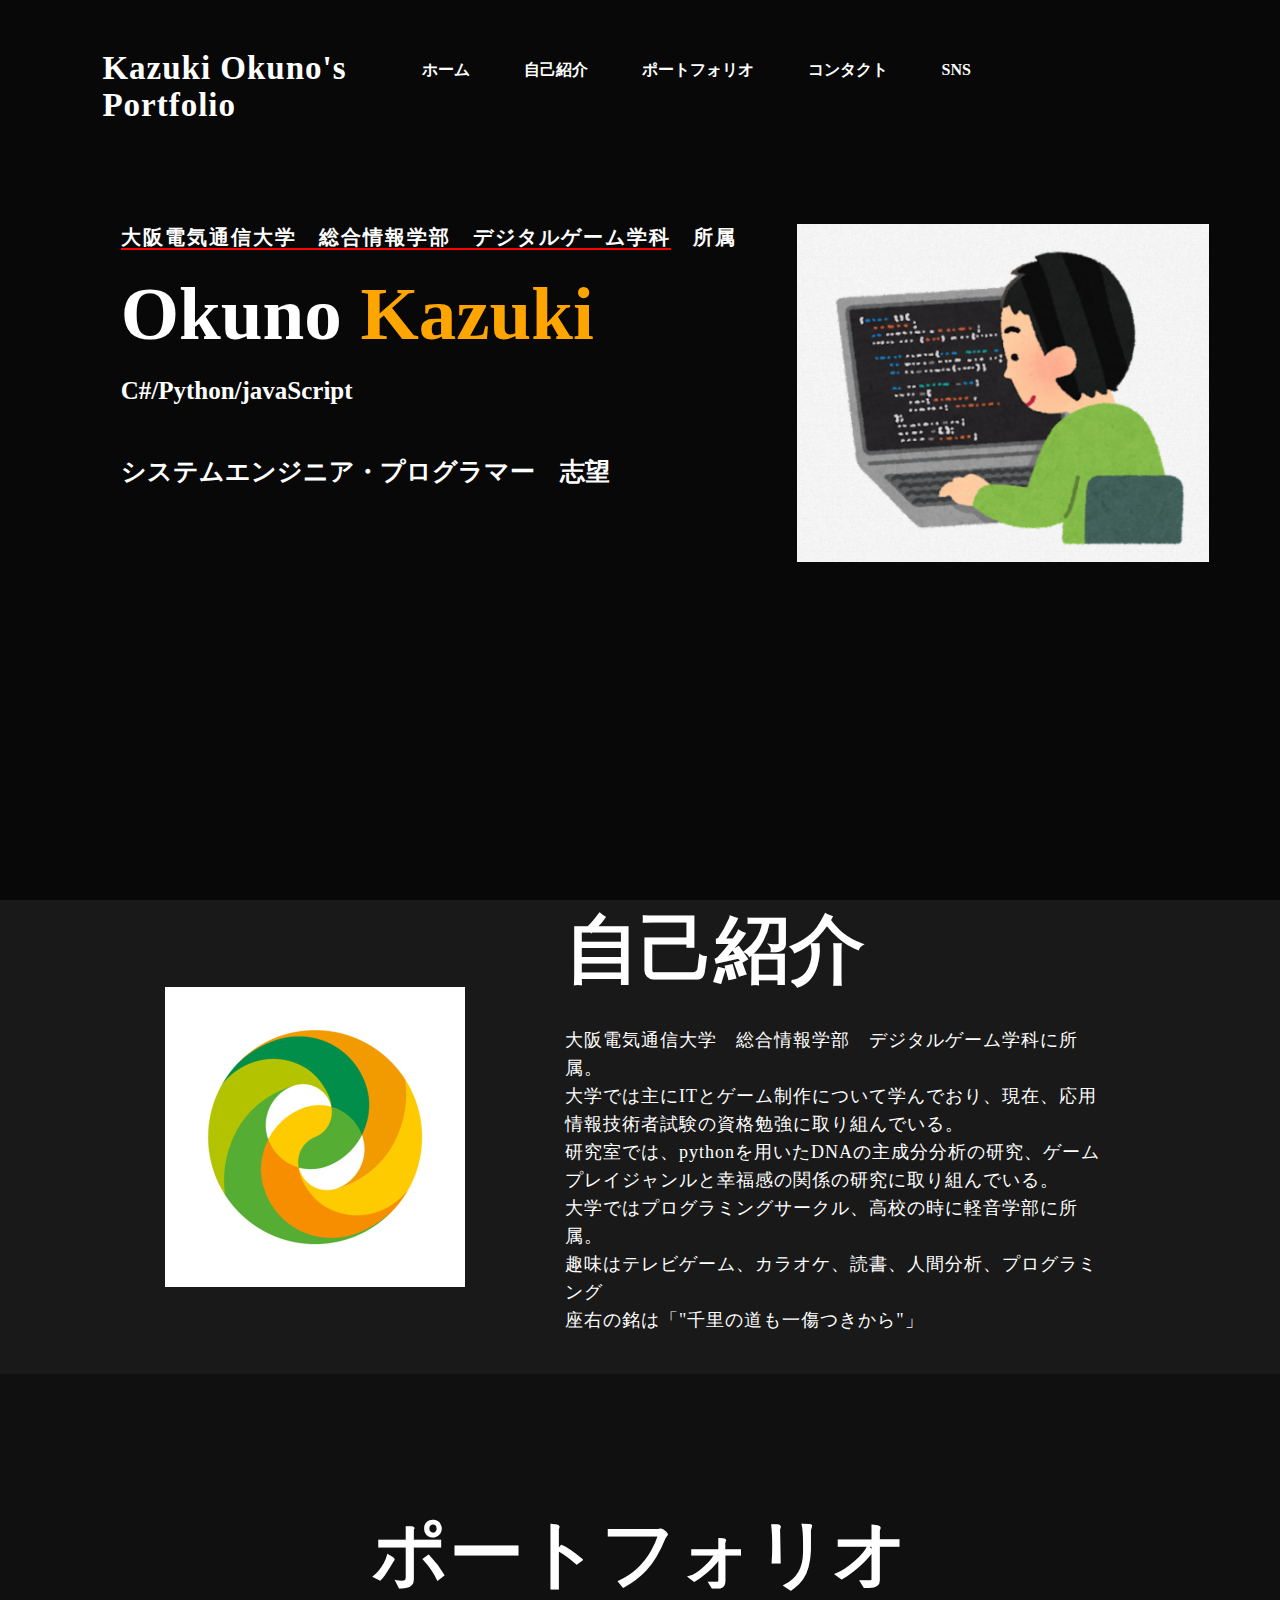
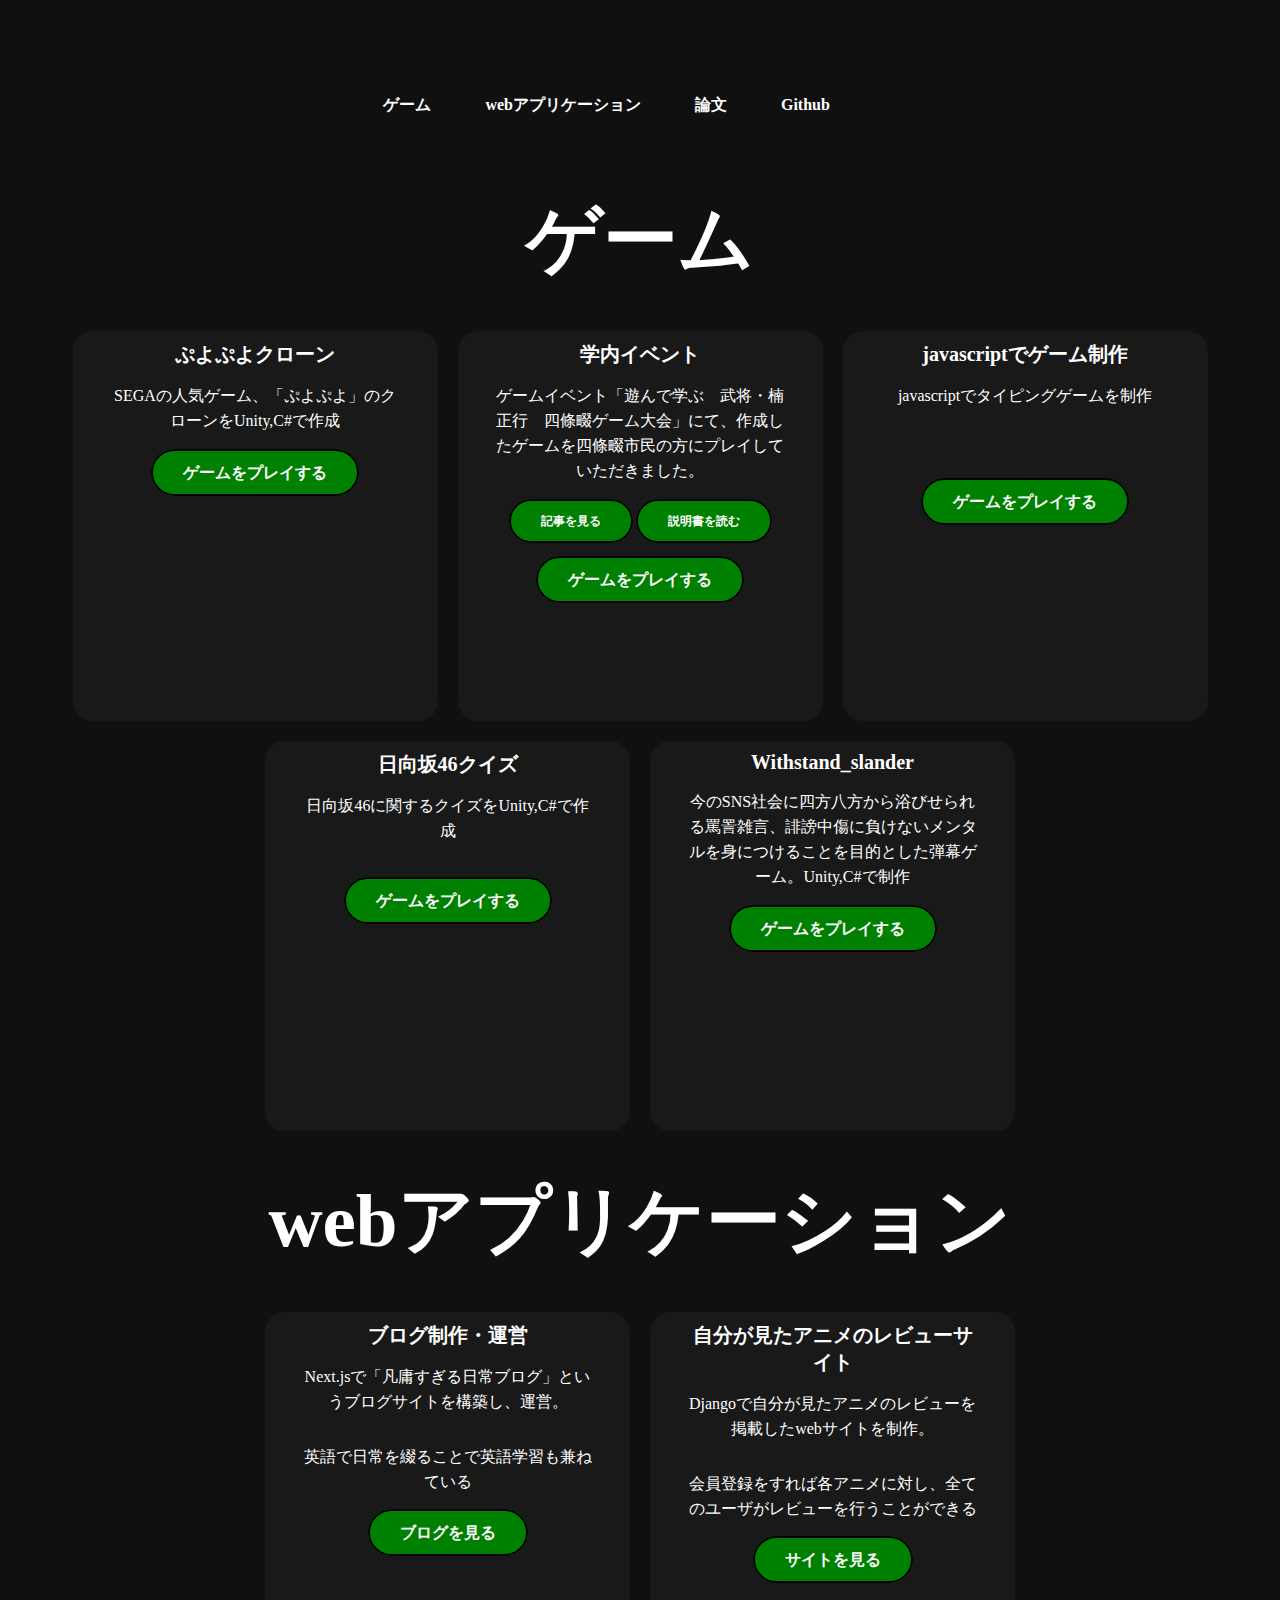
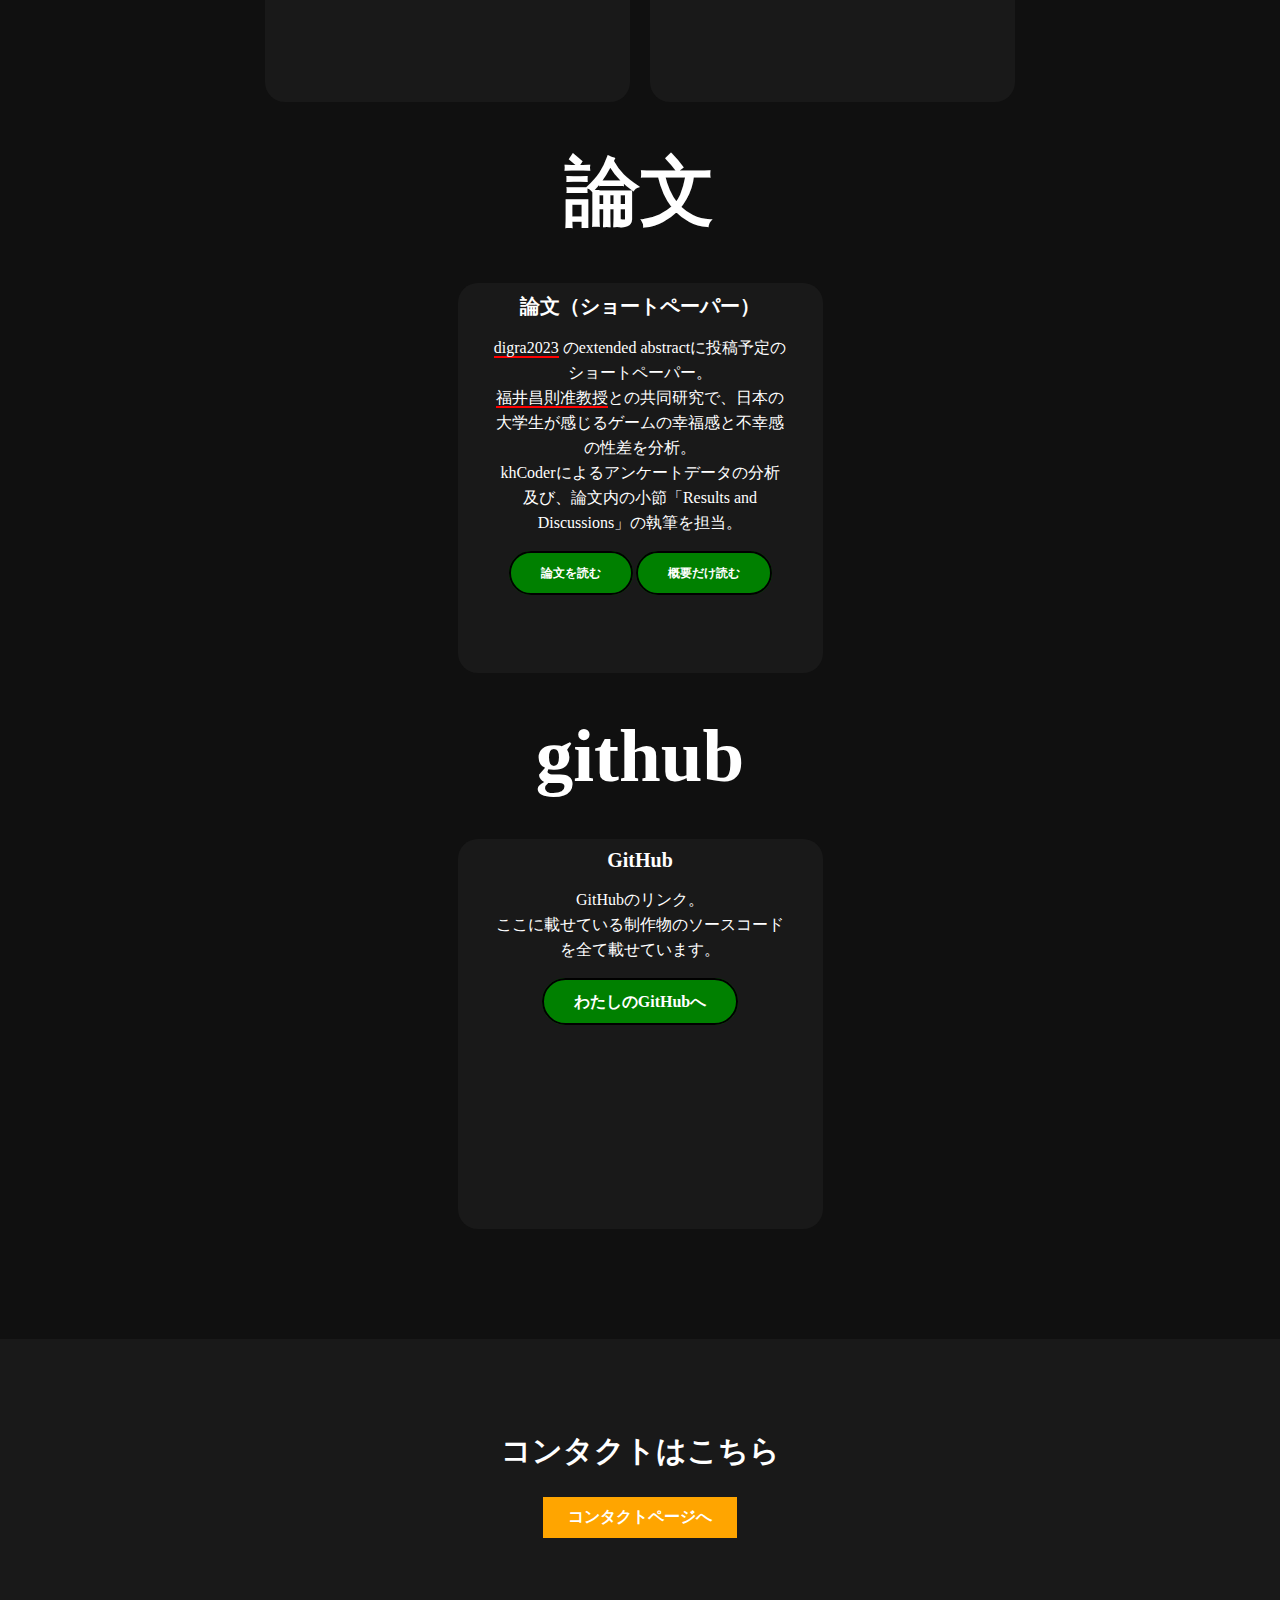
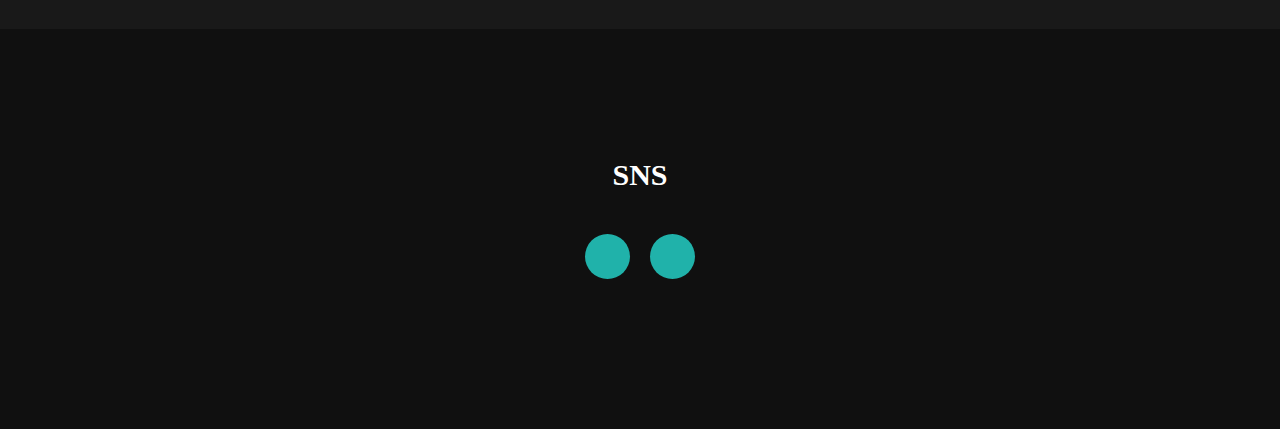
==== index.html @ 4db23b3b "ファーストコミット" ====
<!DOCTYPE html>
<html lang="ja">
<head>
    <meta charset="UTF-8">
    <meta http-equiv="X-UA-Compatible" content="IE=edge">
    <meta name="viewport" content="width=device-width, initial-scale=1.0">
    <link rel = "stylesheet" href = "style.css">
    <link href="https://fonts.googleapis.com/css?family=M+PLUS+Rounded+1c" rel="stylesheet">
    <link rel="stylesheet" href="https://cdnjs.cloudflare.com/ajax/libs/font-awesome/6.1.2/css/all.min.css"
        integrity="sha512-1sCRPdkRXhBV2PBLUdRb4tMg1w2YPf37qatUFeS7zlBy7jJI8Lf4VHwWfZZfpXtYSLy85pkm9GaYVYMfw5BC1A=="
        crossorigin="anonymous" referrerpolicy="no-referrer" />
    <title>個人用ポートフォリオ</title>
</head>
<body>
    <!--Hero section-->
    <div class = "hero">
        <nav>
            <h2 class = "Logo">Kazuki Okuno's<br>Portfolio</h2>
            <ul>
                <li><a href = "#">ホーム</a></li>
                <li><a href="index.html#about-text">自己紹介</a></li>
                <li><a href="index.html#portfolio">ポートフォリオ</a></li>
                <li><a href="index.html#contact">コンタクト</a></li>
                <li><a href="index.html#social">SNS</a></li>
            </ul>
            <!-- <a href = "contact.html" class = "btn">お問い合わせ</a> -->
        </nav>

       <div class = "content">
        <div class="body">
            <div class="portfolioInfo">
                <h4><a href="https://www.osakac.ac.jp/faculty/isa/dg/" class = "link">大阪電気通信大学　総合情報学部　デジタルゲーム学科</a>　所属</h4>
                <h1>Okuno<span> Kazuki</span></h1>
                <h3>C#/Python/javaScript</h3>
                <h3>システムエンジニア・プログラマー　志望</h3>

                <div class = "newsletter">
                </div>
            </div>
            <img src = "./img/programmer.png" alt = ""/>
        </div>
       </div>
    </div>

    <!--About me section-->

    <section class ="about">
        <div class = "main">
            <img src = "img/oecu.jpg" alt = ""/>
            <div class = "about-text">
                <h2 id = "about-text">自己紹介</h2>
                <h5></h5>
                <p>
                大阪電気通信大学　総合情報学部　デジタルゲーム学科に所属。<br>
                大学では主にITとゲーム制作について学んでおり、現在、応用情報技術者試験の資格勉強に取り組んでいる。<br>
                研究室では、pythonを用いたDNAの主成分分析の研究、ゲームプレイジャンルと幸福感の関係の研究に取り組んでいる。<br>
                大学ではプログラミングサークル、高校の時に軽音学部に所属。<br>
                趣味はテレビゲーム、カラオケ、読書、人間分析、プログラミング<br>
                座右の銘は「"千里の道も一傷つきから"」
                </p>
            </div>
        </div>
    </section>

    <!--portfolio section-->
    
    <div class = "portfolio">
        <div class="title">
            <h2 id = "portfolio"> ポートフォリオ</h2>
        </div>

        <nav>
            <ul>
                <li><a id = "gamebtn" href = "index.html#gameheader">ゲーム</a></li>
                <li><a id = "webappbtn" href = "index.html#webappheader">webアプリケーション</a></li>
                <li><a id = "paperbtn" href = "index.html#paperheader">論文</a></li>
                <li><a id = "gitbtn" href = "index.html#githubheader">Github</a></li>
            </ul>
        </nav>

        <div class="title" id = "gameheader">
            <h2>ゲーム</h2>
        </div>

 
        <div class="box">
            <div class="card">
                <i class="fa-solid fa-gamepad"></i>
                <h5>ぷよぷよクローン</h5>
                <div class="paragraph">
                    <p>SEGAの人気ゲーム、「ぷよぷよ」のクローンをUnity,C#で作成</p>
                </div>
                <p style = "text-align: center">
                    <a href = "https://unityroom.com/games/puyopuyo_clone" class = "button">ゲームをプレイする</a>
                </p>
            </div>

            <div class="card">
                <i class="fa-solid fa-pen"></i>
                <h5>学内イベント</h5>
                <div class="paragraph">
                    <p>ゲームイベント「遊んで学ぶ　武将・楠正行　四條畷ゲーム大会」にて、作成したゲームを四條畷市民の方にプレイしていただきました。
                        
                    </p>
                </div>

                <div class = "multiButton">
                    <p style="text-align: center">
                        <a href="https://www.osakac.ac.jp/project_now/dg/1099 " class="button">記事を見る</a>
                        <a href="https://kusunoki-yuugi-document-site.vercel.app/" class="button">説明書を読む</a>
                    </p>
                </div>

                <p style = "text-align: center">
                    <a href = "https://unityroom.com/games/masatura_minigame_complated" class = "button">ゲームをプレイする</a>
                </p>
            </div>

            <div class="card">
                <i class="fa-brands fa-js"></i>
                <h5>javascriptでゲーム制作</h5>
                
                <div class="paragraph">
                    <p>javascriptでタイピングゲームを制作</p>
                    <br>
                    <br>
                    <br>
                </div>
                <p style="text-align: center">
                    <a href="https://typing-game-ruby-eta.vercel.app/ " class="button">ゲームをプレイする</a>
                </p>
            </div>
        </div>

        <div class="box">
            <div class="card">
                <i class="fa-solid fa-gamepad"></i>
                <h5>日向坂46クイズ</h5>
                <div class="paragraph">
                    <p>日向坂46に関するクイズをUnity,C#で作成</p>
                    <br>
                </div>
                <p style = "text-align: center">
                    <a href = "https://unityroom.com/games/hinata_quiz" class = "button">ゲームをプレイする</a>
                </p>
            </div>

            <div class="card">
                <i class="fa-brands fa-js"></i>
                <h5>Withstand_slander</h5>
                
                <div class="paragraph">
                    <p>今のSNS社会に四方八方から浴びせられる罵詈雑言、誹謗中傷に負けないメンタルを身につけることを目的とした弾幕ゲーム。Unity,C#で制作</p>
                </div>
                <p style="text-align: center">
                    <a href="https://unityroom.com/games/hibo_tyuusyou " class="button">ゲームをプレイする</a>
                </p>
            </div>
        </div>


        <div class="title" id = "webappheader">
            <h2>webアプリケーション</h2>
        </div>
        

        <div class="box">
            <div class="card">
                <i class="fa-brands fa-js"></i>
                <h5>ブログ制作・運営</h5>
                <div class="paragraph">
                    <p>Next.jsで「凡庸すぎる日常ブログ」というブログサイトを構築し、運営。</p>
                    <p>英語で日常を綴ることで英語学習も兼ねている</p>
                </div>
                <p style="text-align: center">
                    <a href="https://nextjs-blog-gamma-puce-92.vercel.app/" class="button">ブログを見る</a>
                </p>
            </div>

            <div class="card">
                <i class="fa-brands fa-python"></i>
                <h5>自分が見たアニメのレビューサイト</h5>
                <div class="paragraph">
                    <p>Djangoで自分が見たアニメのレビューを掲載したwebサイトを制作。</p>
                    <p>会員登録をすれば各アニメに対し、全てのユーザがレビューを行うことができる</p>
                </div>
                <p style="text-align: center">
                    <a href="http://hw20a028.pythonanywhere.com/" class="button">サイトを見る</a>
                </p>
            </div>
        </div>


        <div class="title" id = paperheader>
            <h2>論文</h2>
        </div>

        <div class="box">
            <div class="card">
                <i class="fa-solid fa-book"></i>
                <h5>論文（ショートペーパー）</h5>
                <div class="paragraph">
                    <p><a href="https://digra2023.org/call-for-papers-digra-2023" class="link">digra2023</a>
                        のextended abstractに投稿予定のショートペーパー。<br>
                        <a href = "https://researchmap.jp/mafukui" class="link">福井昌則准教授</a>との共同研究で、日本の大学生が感じるゲームの幸福感と不幸感の性差を分析。
                        <br>khCoderによるアンケートデータの分析及び、論文内の小節「Results and Discussions」の執筆を担当。</p>
                </div>
                <div class = "multiButton">
                    <p style="text-align: center">
                        <a href="img/DiGRA2023_genderdifference_submit.pdf" class="button">論文を読む</a>
                        <a href="paper_abstruct.html" class="button">概要だけ読む</a>
                    </p>
                </div>
            </div>
        </div>

        <div class="title" id = "githubheader">
            <h2>github</h2>
        </div>


        <div class="box">
            <div class="card">
                <i class="fa-brands fa-github"></i>
                <h5>GitHub</h5>
                <div class="paragraph">
                    <p>GitHubのリンク。<br>ここに載せている制作物のソースコードを全て載せています。</p>
                </div>
                <p style="text-align: center">
                    <a href="https://github.com/okunoo" class="button">わたしのGitHubへ</a>
                </p>
            </div>
        </div>


        <!-- https://typing-game-ruby-eta.vercel.app/ -->


    </div>

    <!--contact section-->
    <div class="contact">
        <p id = "contact">コンタクトはこちら</p>
        <a href="contact.html" class="btn">コンタクトページへ</a>
    </div>

    <!--footer section-->

    <footer>
        <p>SNS</p>
        <div class="social" id = "social">
            <a href="https://twitter.com/onati_man"><i class="fab fa-twitter"></i></a>
            <a href="https://www.youtube.com/channel/UCljmPlFuftp1G41ae9WK80w"><i class="fab fa-youtube"></i></a>
        </div>
    </footer>
</body>
</html>
---- style.css ----
* {
    margin: 0;
    padding: 0;
    box-sizing: border-box;
    font-family: M PLUS Rounded 1c;
}


.hero{
    height: 100vh;
    width: 100%;
    background-color: #080808;
}

/* .link{
    color: white;
    border-bottom: 3px solid #0000EE;

} */

nav{
    display: flex;
    /* align-items: center; */
    /* justify-content: space-between; */
    padding: 50px 10% 0 8%;
}

.Logo{
    padding-left: -30px;
    color:white;
    font-size: 33px;
    letter-spacing: 1px;
    cursor: pointer;
    margin-right: 50px;
}
span{
    color:orange;
}

nav ul li{
    display: inline-block;
    padding:10px 25px;
    font-weight: bold;
}

nav ul li a{
    color:white;
    text-decoration: none;
    transition:all 0.4s;
}

.link{
    color: white;
    text-decoration: none;
    border-bottom: 2px solid red;
    transition: all 0.4s;
}

a:hover{
    color:lightseagreen;
}

.btn{
    background-color: orange;
    color: white;
    padding: 10px 25px;
    text-decoration: none;
    font-weight: bold;
    transition: all 0.4s;
}

.btn:hover{
    transform: scale(1.2);
    border-radius:20px;
}

.content{
    padding-top: 100px;
}

.content .body{
    display:flex;
    justify-content: space-evenly;
    padding-right: 50px;
    padding-left: 100px;
}

.content .body img{
    padding-left: 40px;
    width:40%;

}

h1{
    color:white;
    margin: 20px 0 20px;
    font-size: 75px;
}

h3{
    color:white;
    font-size: 25px;
    margin-bottom:50px;
}

h4{
    color:white;
    letter-spacing: 2px;
    font-size: 20px;
}

.newsletter form{
    width:380px;
    position: relative;
}

.newsletter form input:first-child{
    width :100%;
    padding: 15px 130px 15px 15px;
    outline: none;
    border: 2px solid lightseagreen;
    border-radius: 30px;
}

.newsletter form input:last-child{
    position: absolute;
    border:none;
    top:5px;
    right: 6px;
    padding: 10px 30px;
    background-color: lightseagreen;
    border-radius: 30px;
    color:white;
    cursor:pointer;
    box-shadow: 1px 1px 10px black;
}

.about{
    width: 100%;
    padding: 100px,0;
    background-color: #191919;
}

.about img{
    width: 300px;
}

.about-text{
    width:550px;
}

.main{
    width :1050px;
    display: flex;
    margin: 0 auto;
    align-items: center;
    justify-content: space-around;
}

.about-text h2{
    color:white;
    font-size: 75px;
    margin-bottom: 20px;
}

.about-text h5{
    color:white;
    letter-spacing: 1px;
    font-size: 22px;
    margin-bottom: 25px;
}

.about-text p {
    color:white;
    letter-spacing: 1px;
    line-height: 28px;
    margin-bottom: 40px;
    font-size: 18px;
}

.button{
    background-color: lightseagreen;
    /* background-color: orange; */
    padding: 13px 30px;
    color:white;
    font-weight: bold;
    border-radius: 30px;
    border: 2px solid green;
    transition: all 0.3s;
}


.button:hover{
    background-color: transparent;
    cursor: pointer;
}

.multiButton{
    display: flex;
    justify-content: center;
    margin-bottom: 40px;
    
}

.multiButton p{
    font-size: 12px;
    text-align: center;
}


.portfolio{
    background-color: #101010;
    width: 100%;
    padding: 100px 0;
}

.portfolio nav{
    margin-left: 20%;
    margin-bottom: 5%;
}

.active{
    display: block !important;
}

.title h2{
    color:white;
    font-size: 75px;
    margin: 30px auto;
    text-align: center;
}

.box{
    display: flex;
    align-items: center;
    justify-content: center;
    min-height: 400px;
}

.card{
    height: 390px;
    width:365px;
    background-color: #191919;
    padding: 10px 35px;
    margin: 10px;
    border-radius: 20px;
    overflow: hidden;
    text-align: center;
}

.card i{
    color: lightseagreen;
    /* color:orange; */
    font-size: 40px;
    margin: 15px 0;
}

h5{
    color:white;
    font-size: 20px;
    margin-bottom: 15px;
}

.paragraph p {
    color:white;
    font-size: 16px;
    line-height: 25px;
    margin-bottom: 10%;
    /* margin-bottom: 30px; */
}

.card .button {
    background-color:green;
    text-decoration: none;
    padding: 13px 30px;
    color: white;
    font-weight: bold;
    border-radius: 30px;
    border: 2px solid black;
    transition: all 0.3s;
}


.card .button:hover {
    background-color: transparent;
    cursor: pointer;
}

.contact{
    width: 100%;
    height: 290px;
    display: flex;
    flex-direction: column;
    justify-content: center;
    align-items: center;
    background-color: #191919;
}

.contact p{
    color:white;
    font-size: 30px;
    font-weight: bold;
    margin-bottom: 25px;
}

.contact .contact-button{
        background-color:green;
        text-decoration: none;
        padding: 13px 30px;
        color: white;
        font-weight: bold;
        border-radius: 30px;
        border: 2px solid green;
        transition: all 0.3s;
}

.contact .contact-button:hover {
    background-color: transparent;
    cursor: pointer;
}

footer{
    width:100%;
    height: 400px;
    background-color: #101010;
    display: flex;
    flex-direction: column;
    justify-content: center;
    align-items: center;
}

footer p:nth-child(1){
    font-size: 30px;
    color:white;
    margin-bottom: 20px;
    font-weight: bold;
}

footer p:nth-child(2){
    color:white;
    font-size: 17px;
    width:500px;
    text-align: center;
}

.social{
    display: flex;
}

.social a{
    width: 45px;
    height:45px;
    border-radius: 50%;
    background-color: lightseagreen;
    font-size:20px;
    display: flex;
    align-items: center;
    justify-content: center;
    text-decoration: none;
    margin: 22px 10px;
    color:white;
    transition: all 0.3s;
}

.social a:hover {
    transform: scale(1.3);
}


.end{
    color:white;
    margin-top: 100px;
    font-size: 16px;
}
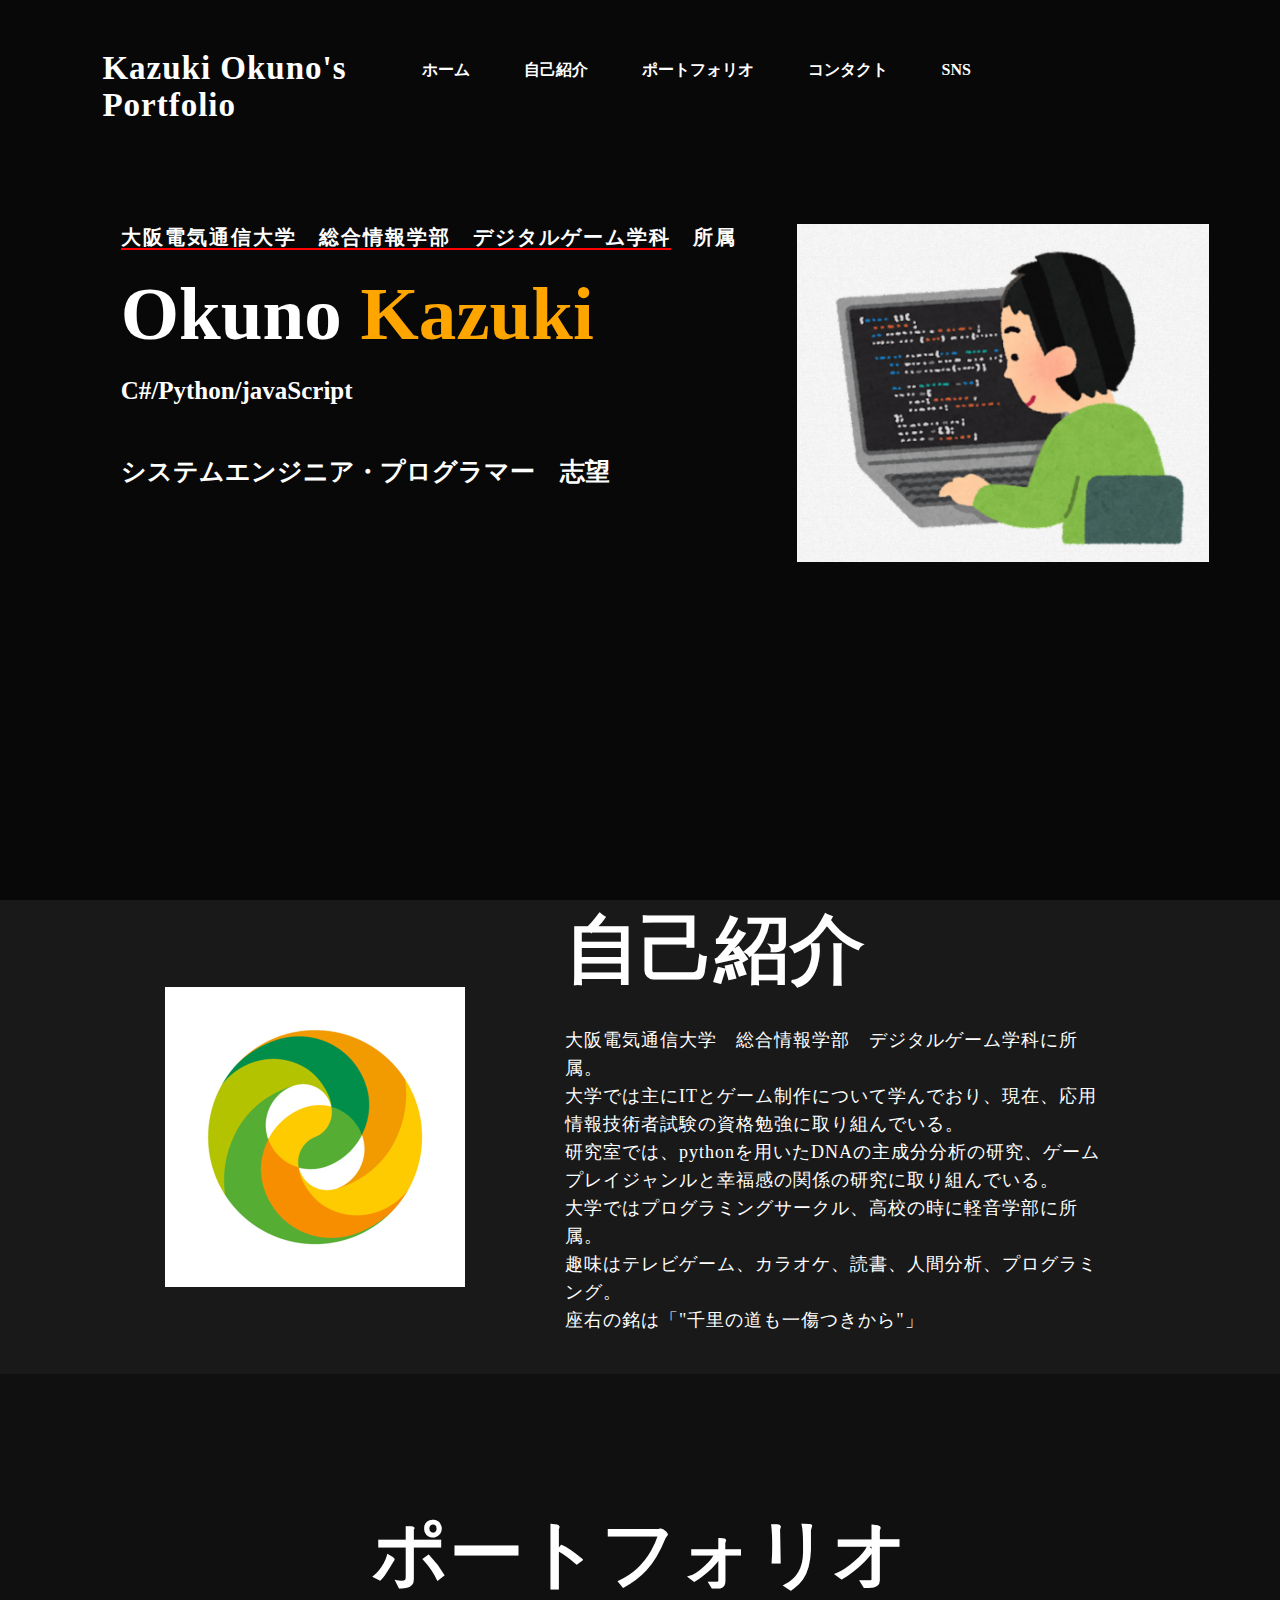
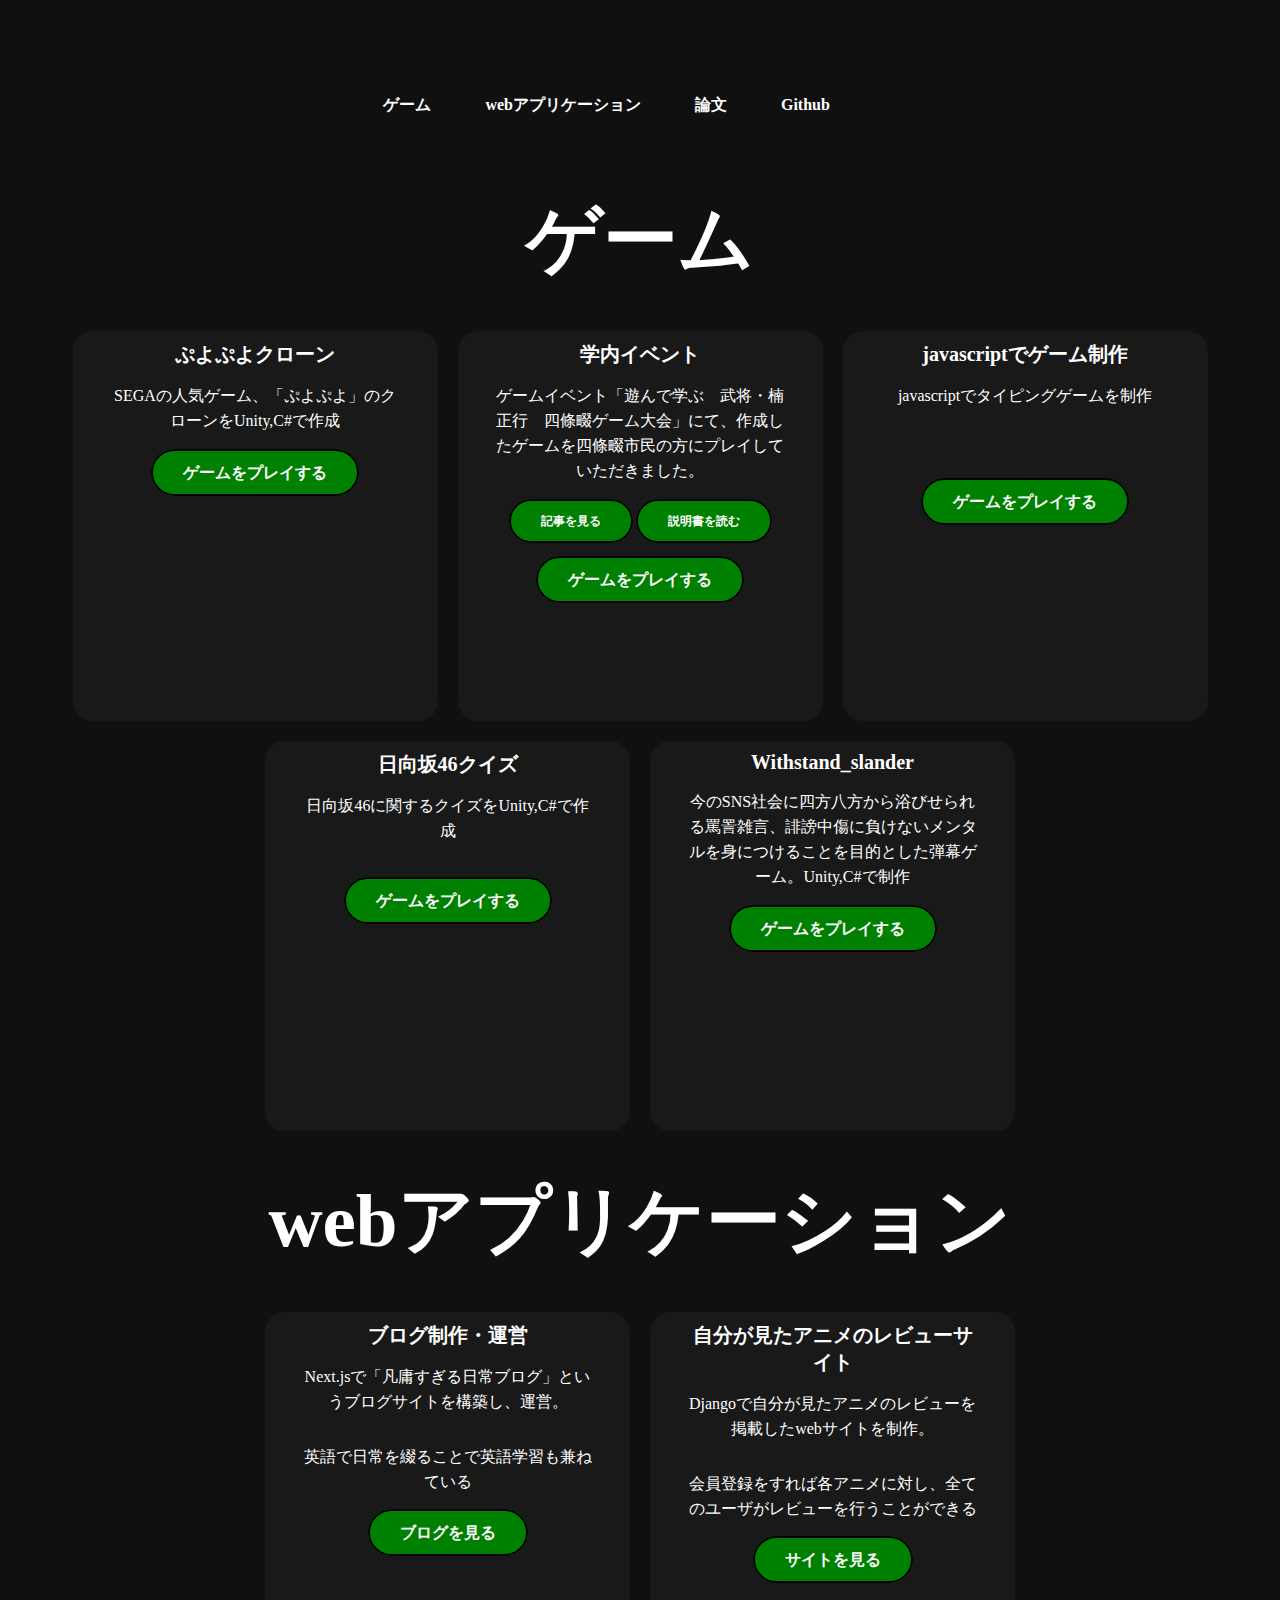
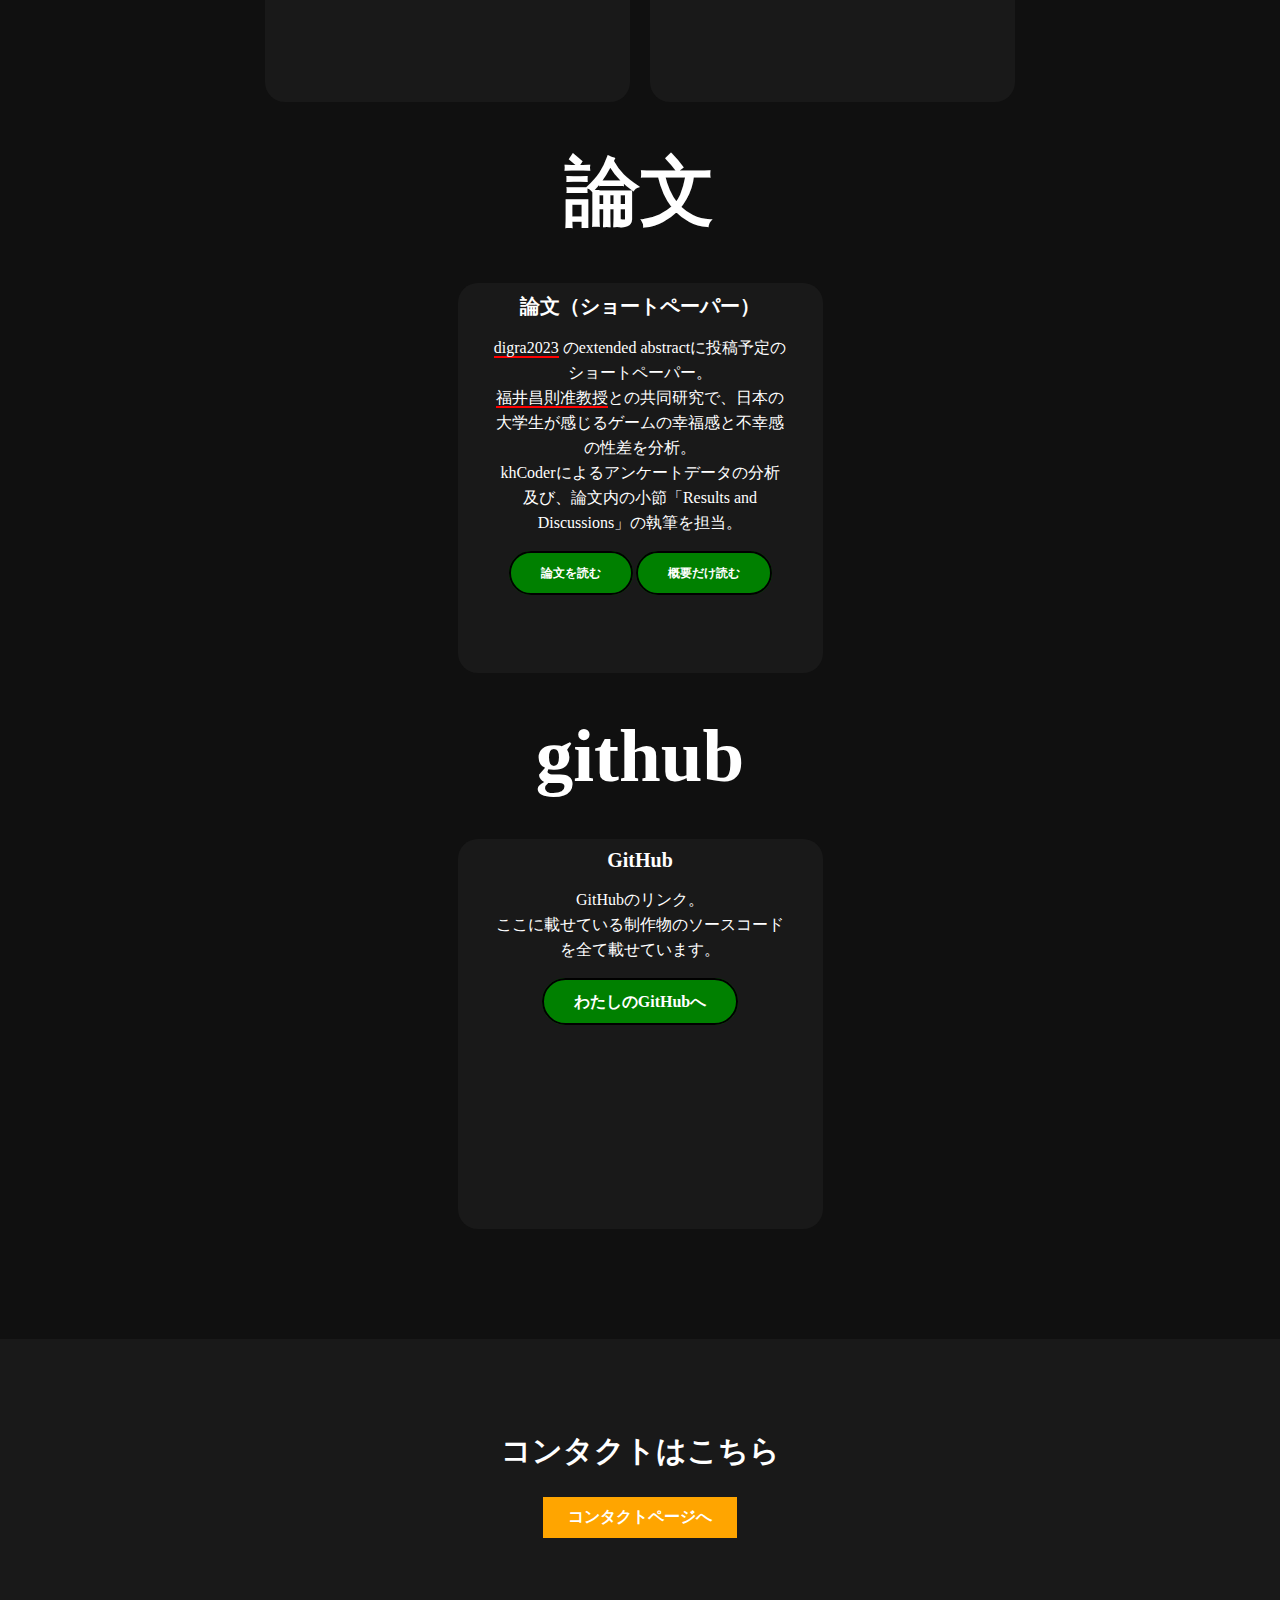
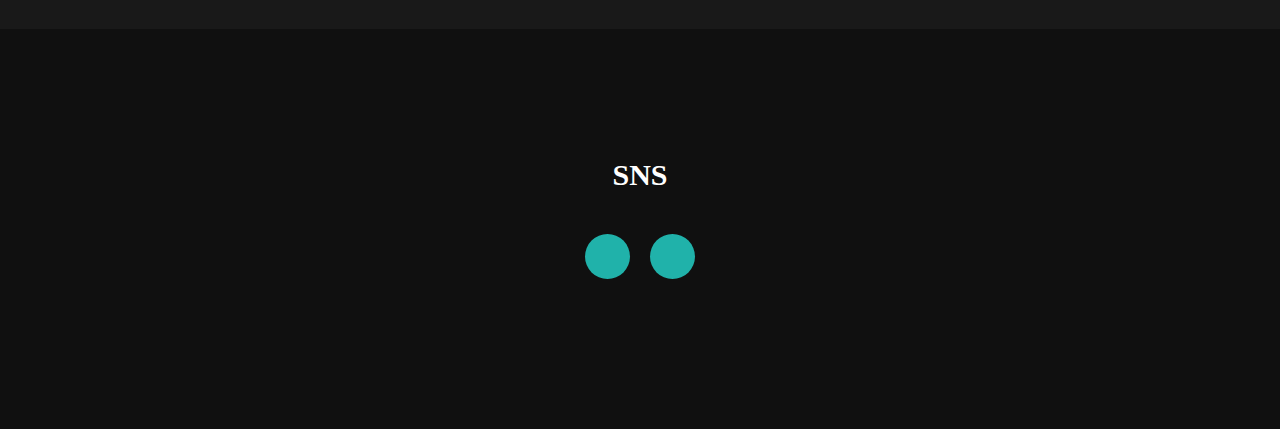
==== commit b9d3f105: "second commit" ====
--- a/index.html
+++ b/index.html
@@ -55,7 +55,7 @@
                 大学では主にITとゲーム制作について学んでおり、現在、応用情報技術者試験の資格勉強に取り組んでいる。<br>
                 研究室では、pythonを用いたDNAの主成分分析の研究、ゲームプレイジャンルと幸福感の関係の研究に取り組んでいる。<br>
                 大学ではプログラミングサークル、高校の時に軽音学部に所属。<br>
-                趣味はテレビゲーム、カラオケ、読書、人間分析、プログラミング<br>
+                趣味はテレビゲーム、カラオケ、読書、人間分析、プログラミング。<br>
                 座右の銘は「"千里の道も一傷つきから"」
                 </p>
             </div>
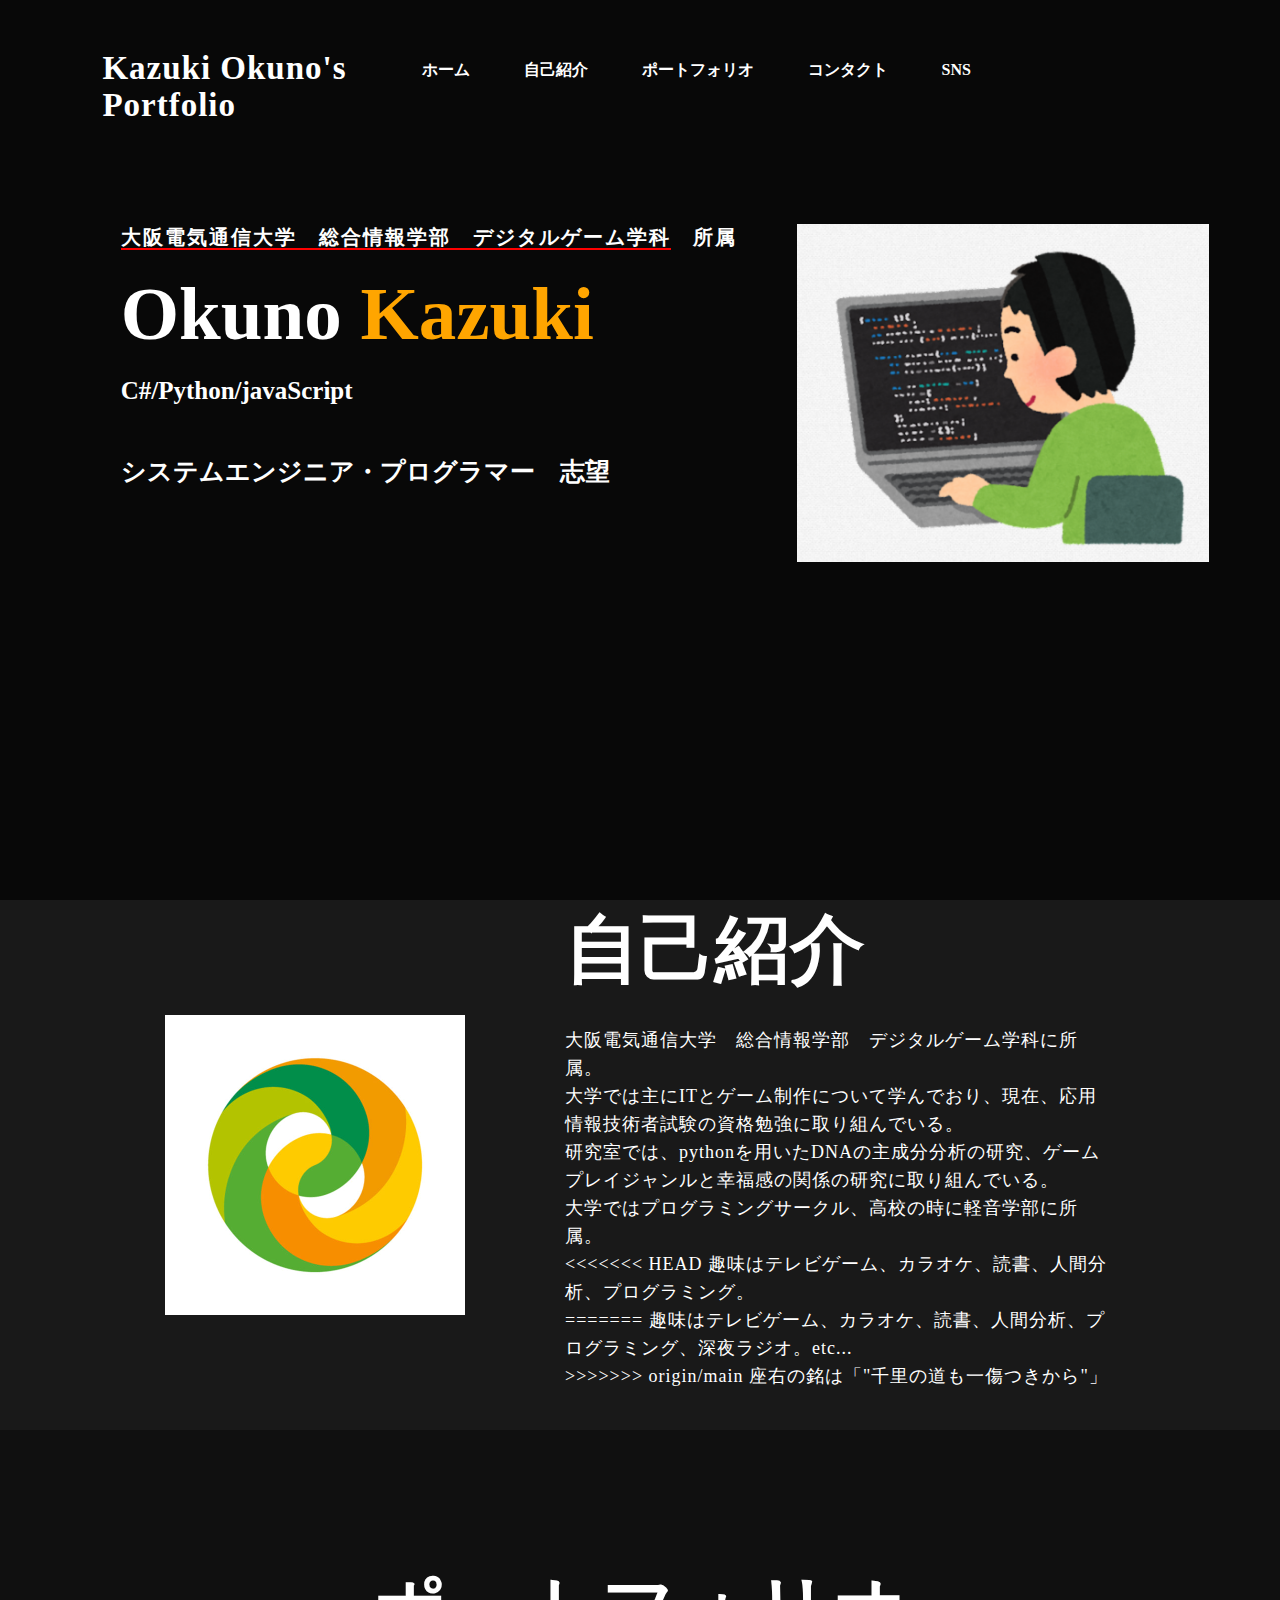
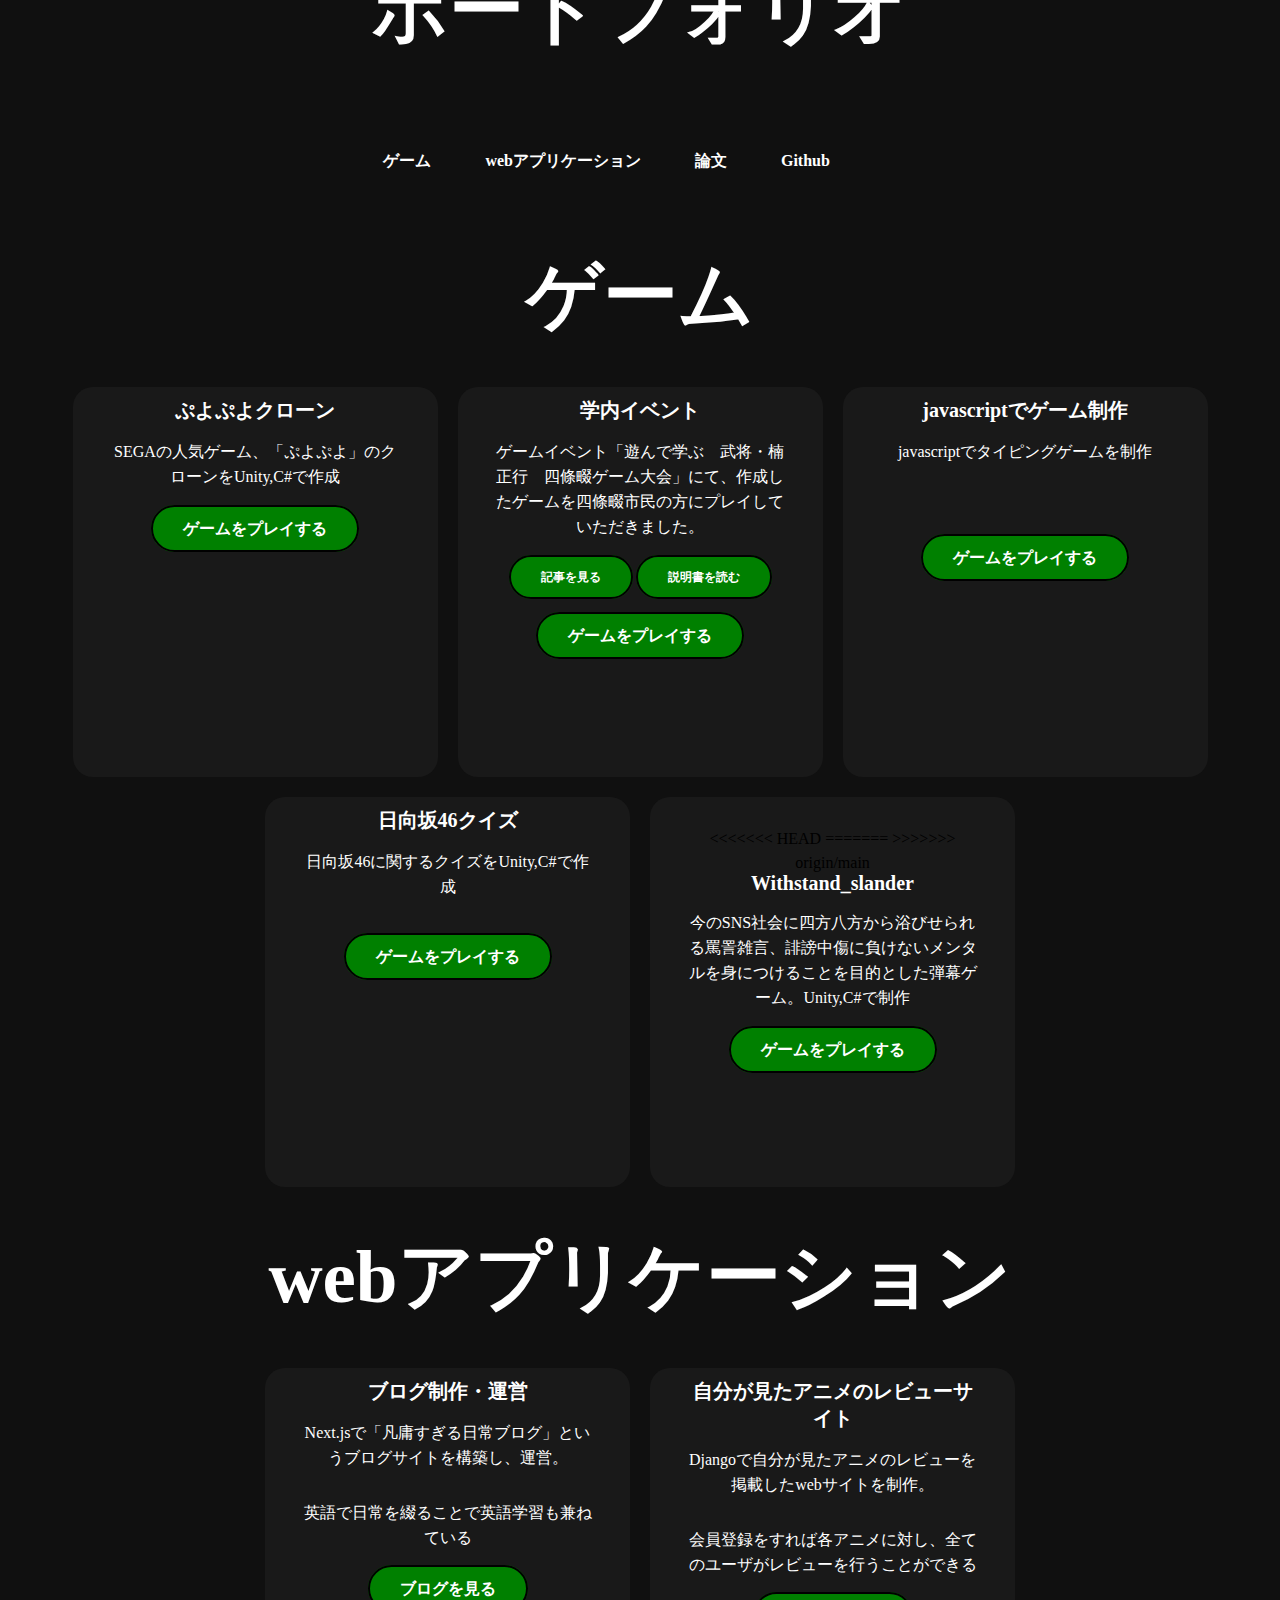
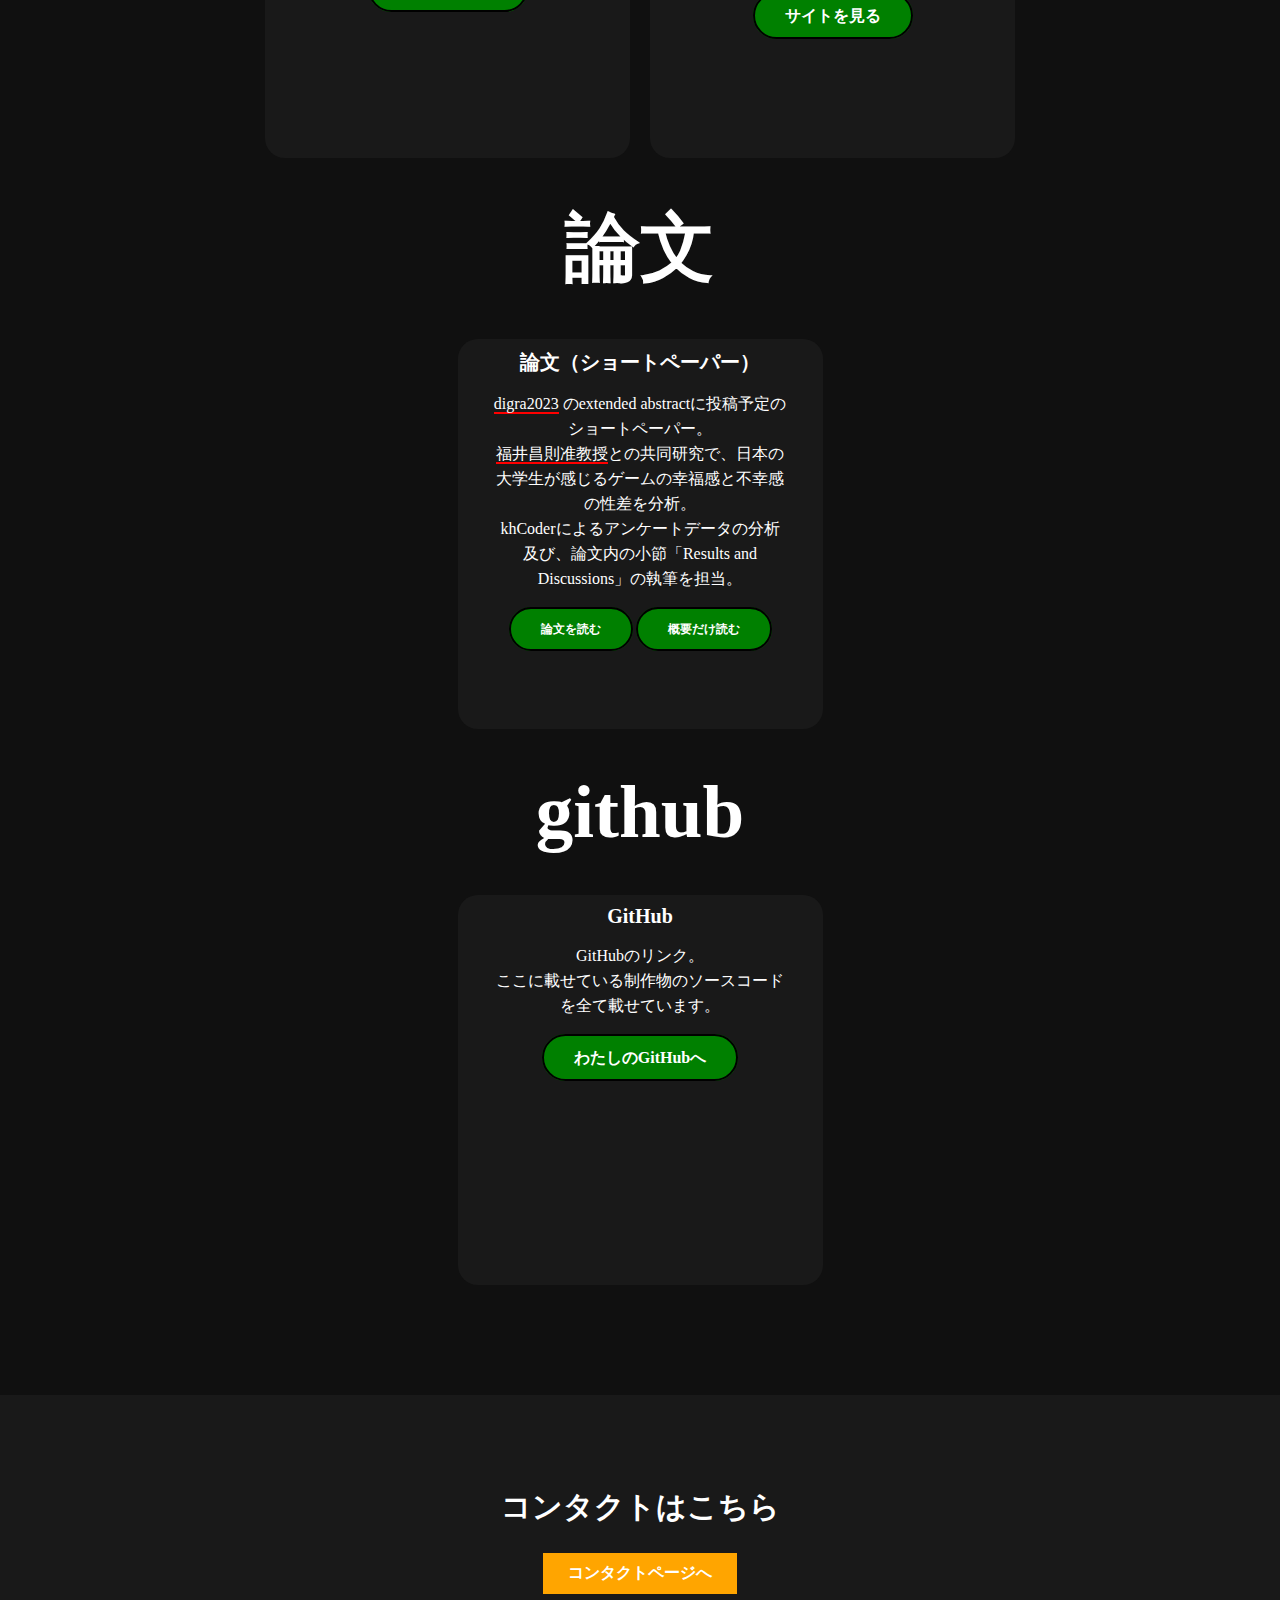
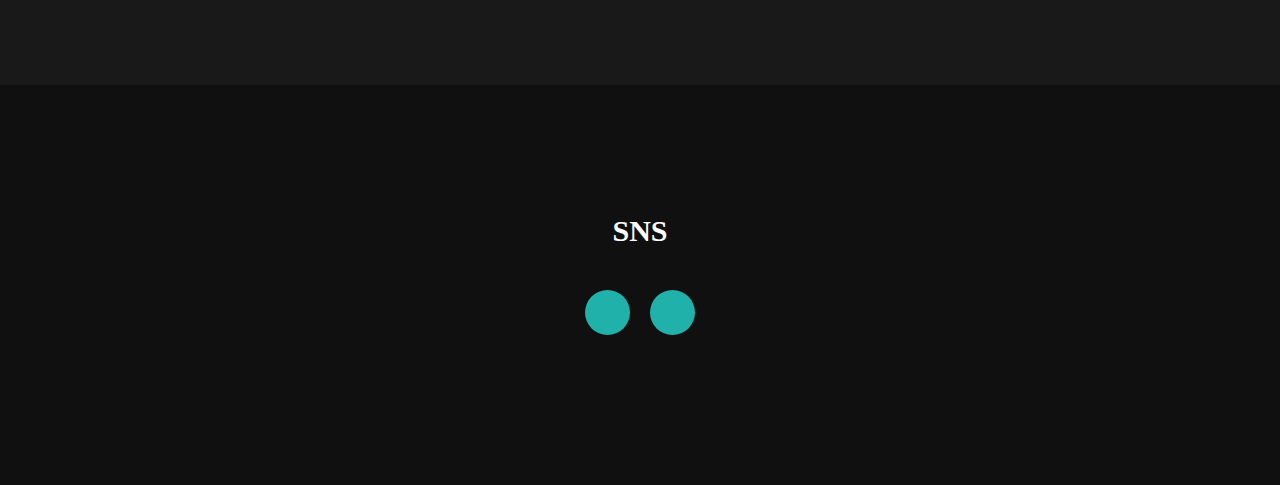
==== commit 93593307: "second commit" ====
--- a/index.html
+++ b/index.html
@@ -55,7 +55,11 @@
                 大学では主にITとゲーム制作について学んでおり、現在、応用情報技術者試験の資格勉強に取り組んでいる。<br>
                 研究室では、pythonを用いたDNAの主成分分析の研究、ゲームプレイジャンルと幸福感の関係の研究に取り組んでいる。<br>
                 大学ではプログラミングサークル、高校の時に軽音学部に所属。<br>
+<<<<<<< HEAD
                 趣味はテレビゲーム、カラオケ、読書、人間分析、プログラミング。<br>
+=======
+                趣味はテレビゲーム、カラオケ、読書、人間分析、プログラミング、深夜ラジオ。etc...<br>
+>>>>>>> origin/main
                 座右の銘は「"千里の道も一傷つきから"」
                 </p>
             </div>
@@ -146,7 +150,11 @@
             </div>
 
             <div class="card">
+<<<<<<< HEAD
                 <i class="fa-brands fa-js"></i>
+=======
+                <i class="fa-solid fa-gamepad"></i>
+>>>>>>> origin/main
                 <h5>Withstand_slander</h5>
                 
                 <div class="paragraph">
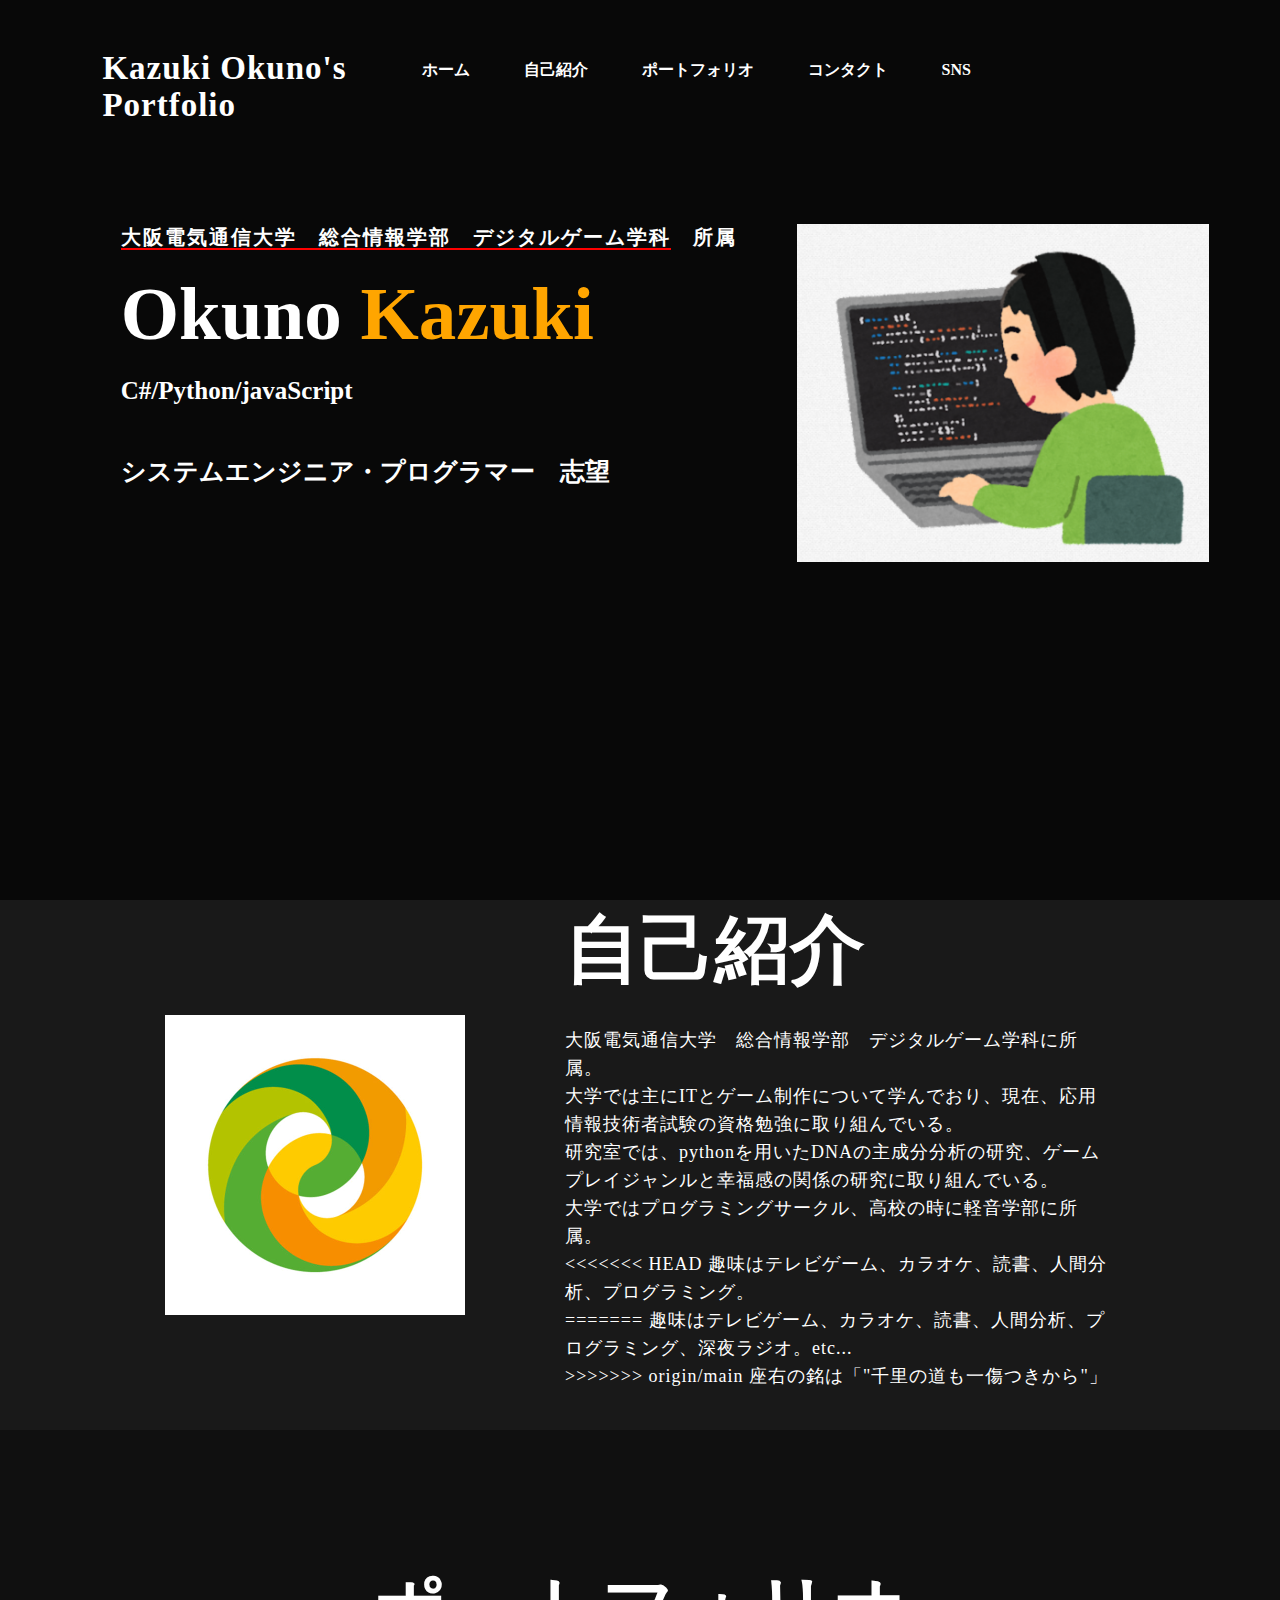
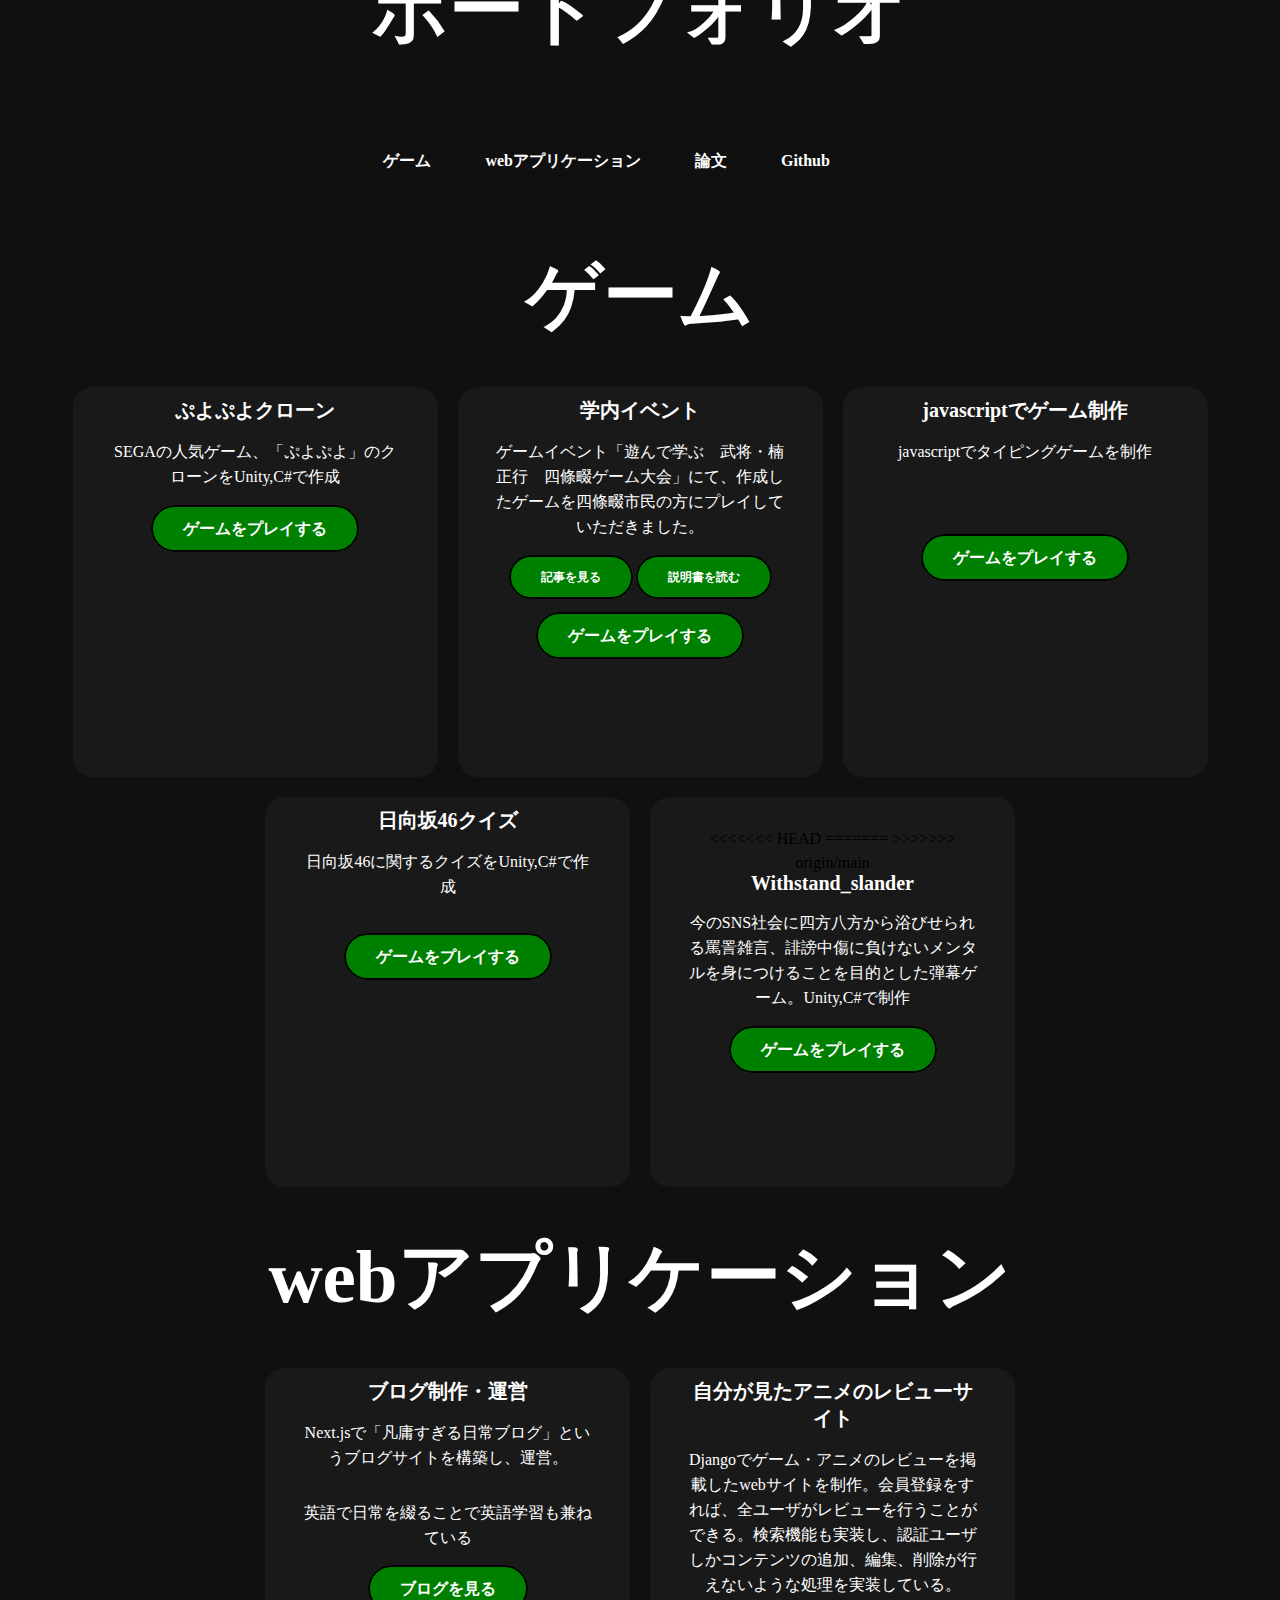
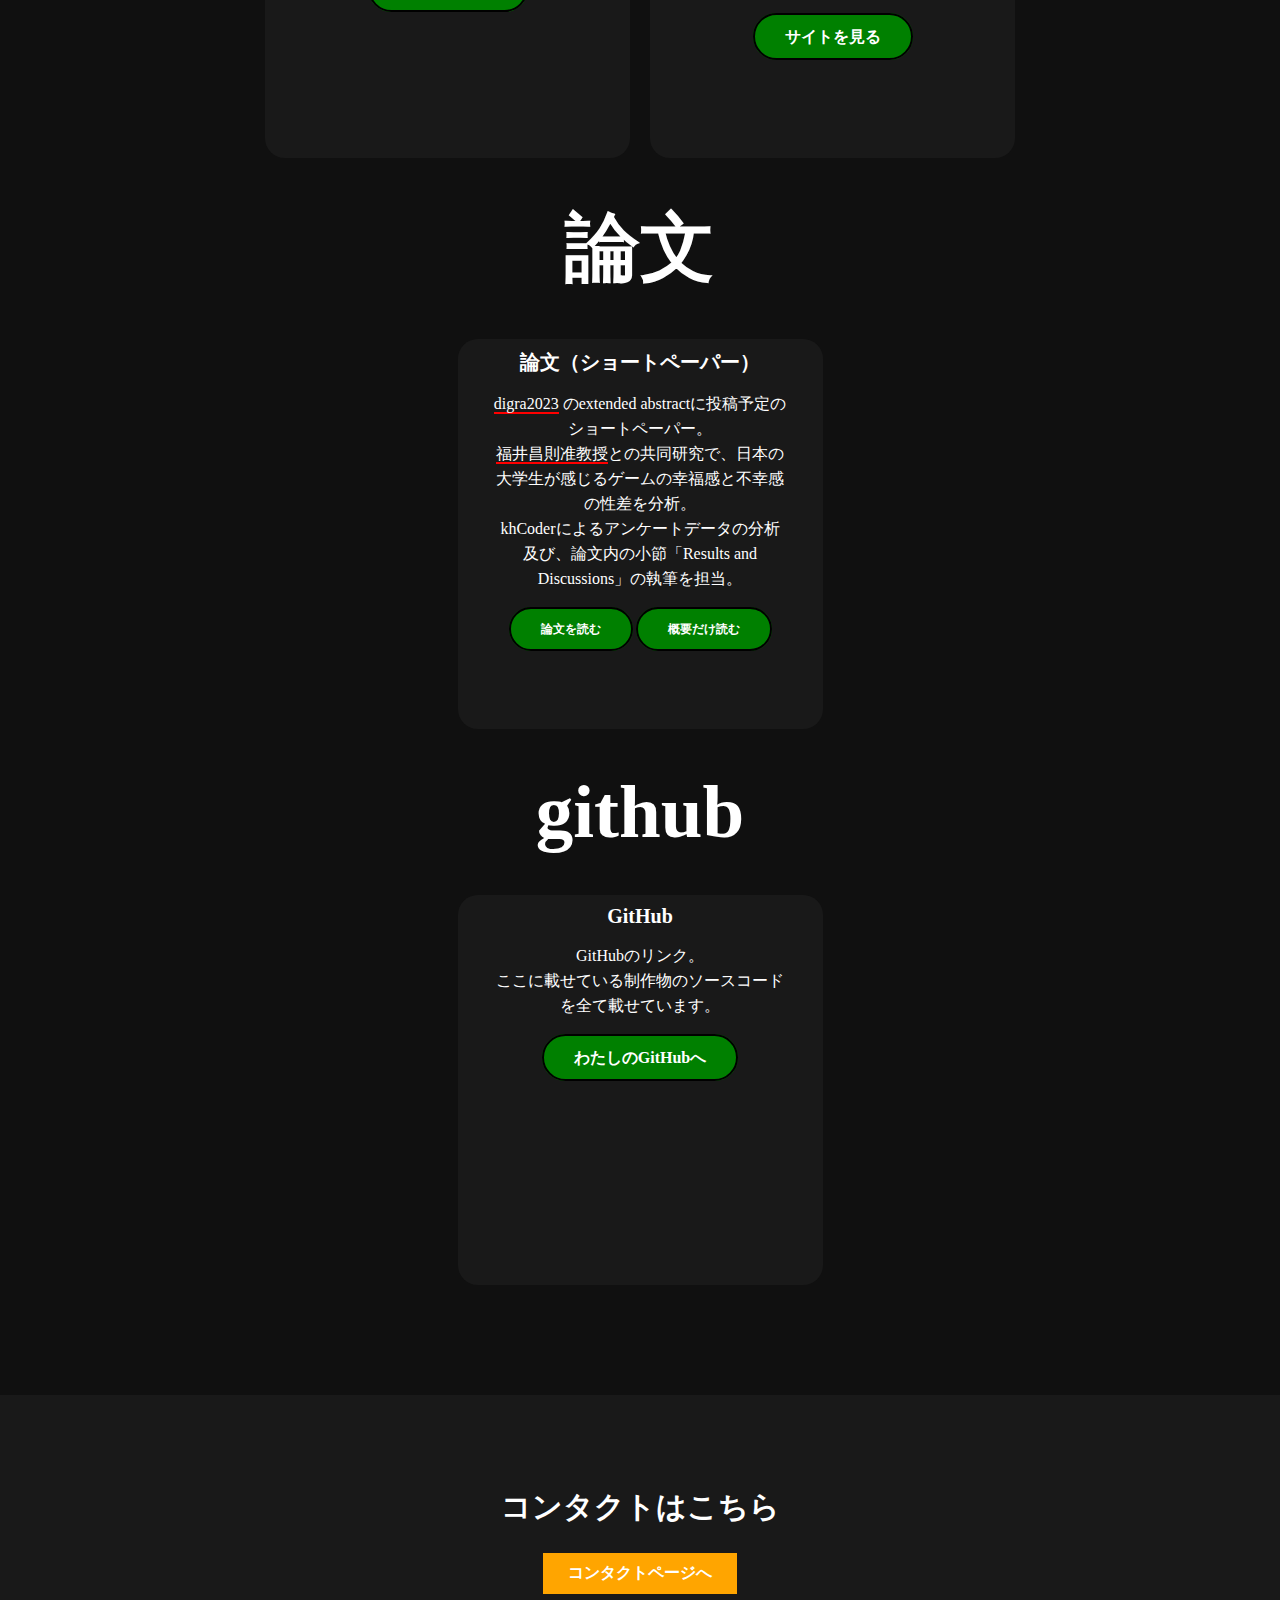
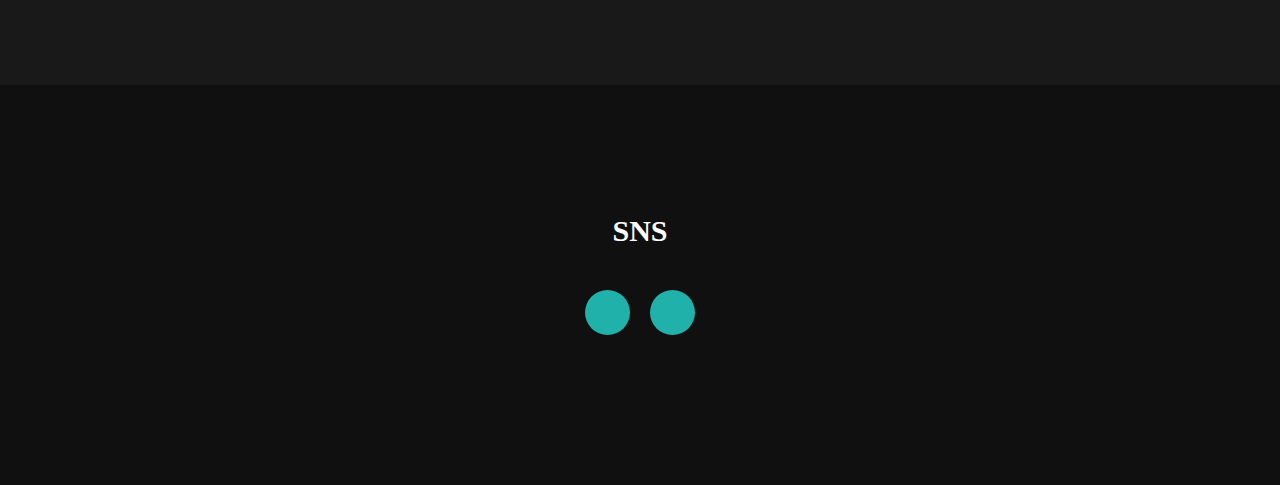
==== commit f785db19: "Add files via upload" ====
--- a/index.html
+++ b/index.html
@@ -189,8 +189,7 @@
                 <i class="fa-brands fa-python"></i>
                 <h5>自分が見たアニメのレビューサイト</h5>
                 <div class="paragraph">
-                    <p>Djangoで自分が見たアニメのレビューを掲載したwebサイトを制作。</p>
-                    <p>会員登録をすれば各アニメに対し、全てのユーザがレビューを行うことができる</p>
+                    <p>Djangoでゲーム・アニメのレビューを掲載したwebサイトを制作。会員登録をすれば、全ユーザがレビューを行うことができる。検索機能も実装し、認証ユーザしかコンテンツの追加、編集、削除が行えないような処理を実装している。</p>
                 </div>
                 <p style="text-align: center">
                     <a href="http://hw20a028.pythonanywhere.com/" class="button">サイトを見る</a>
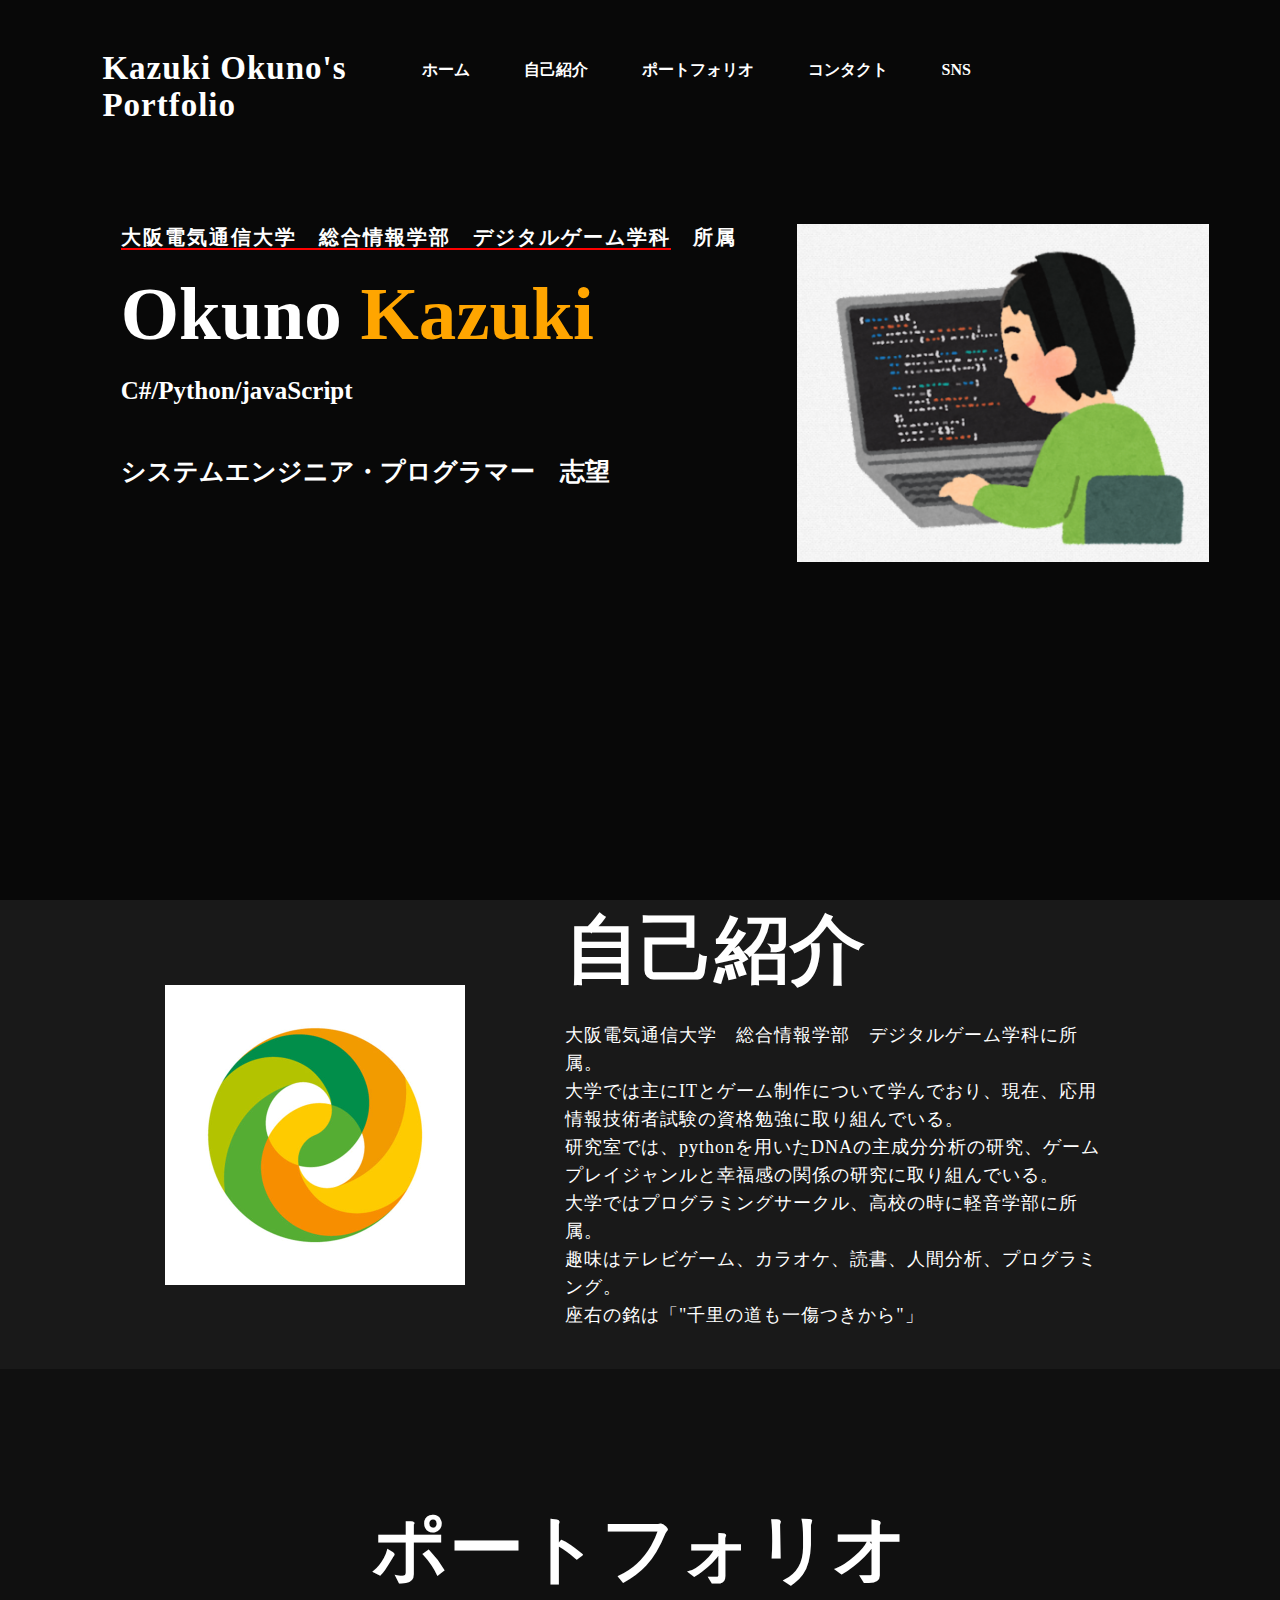
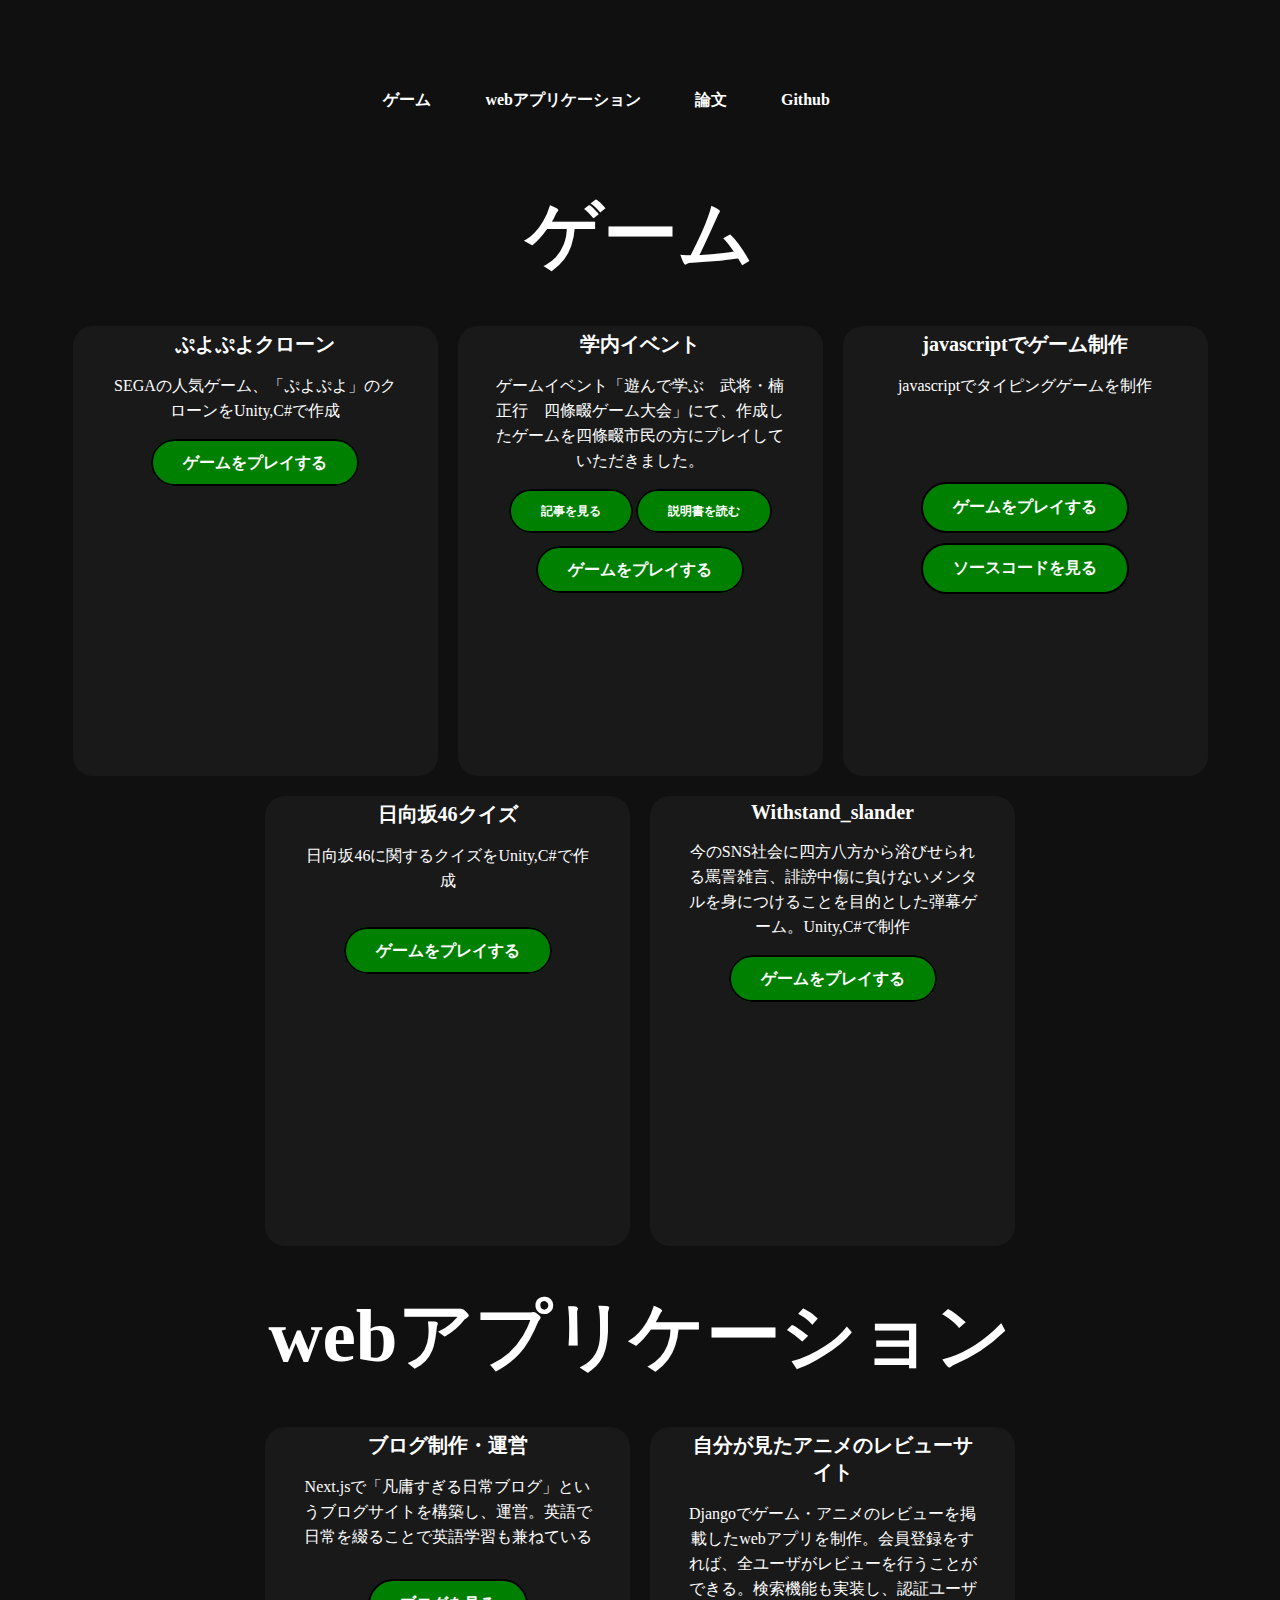
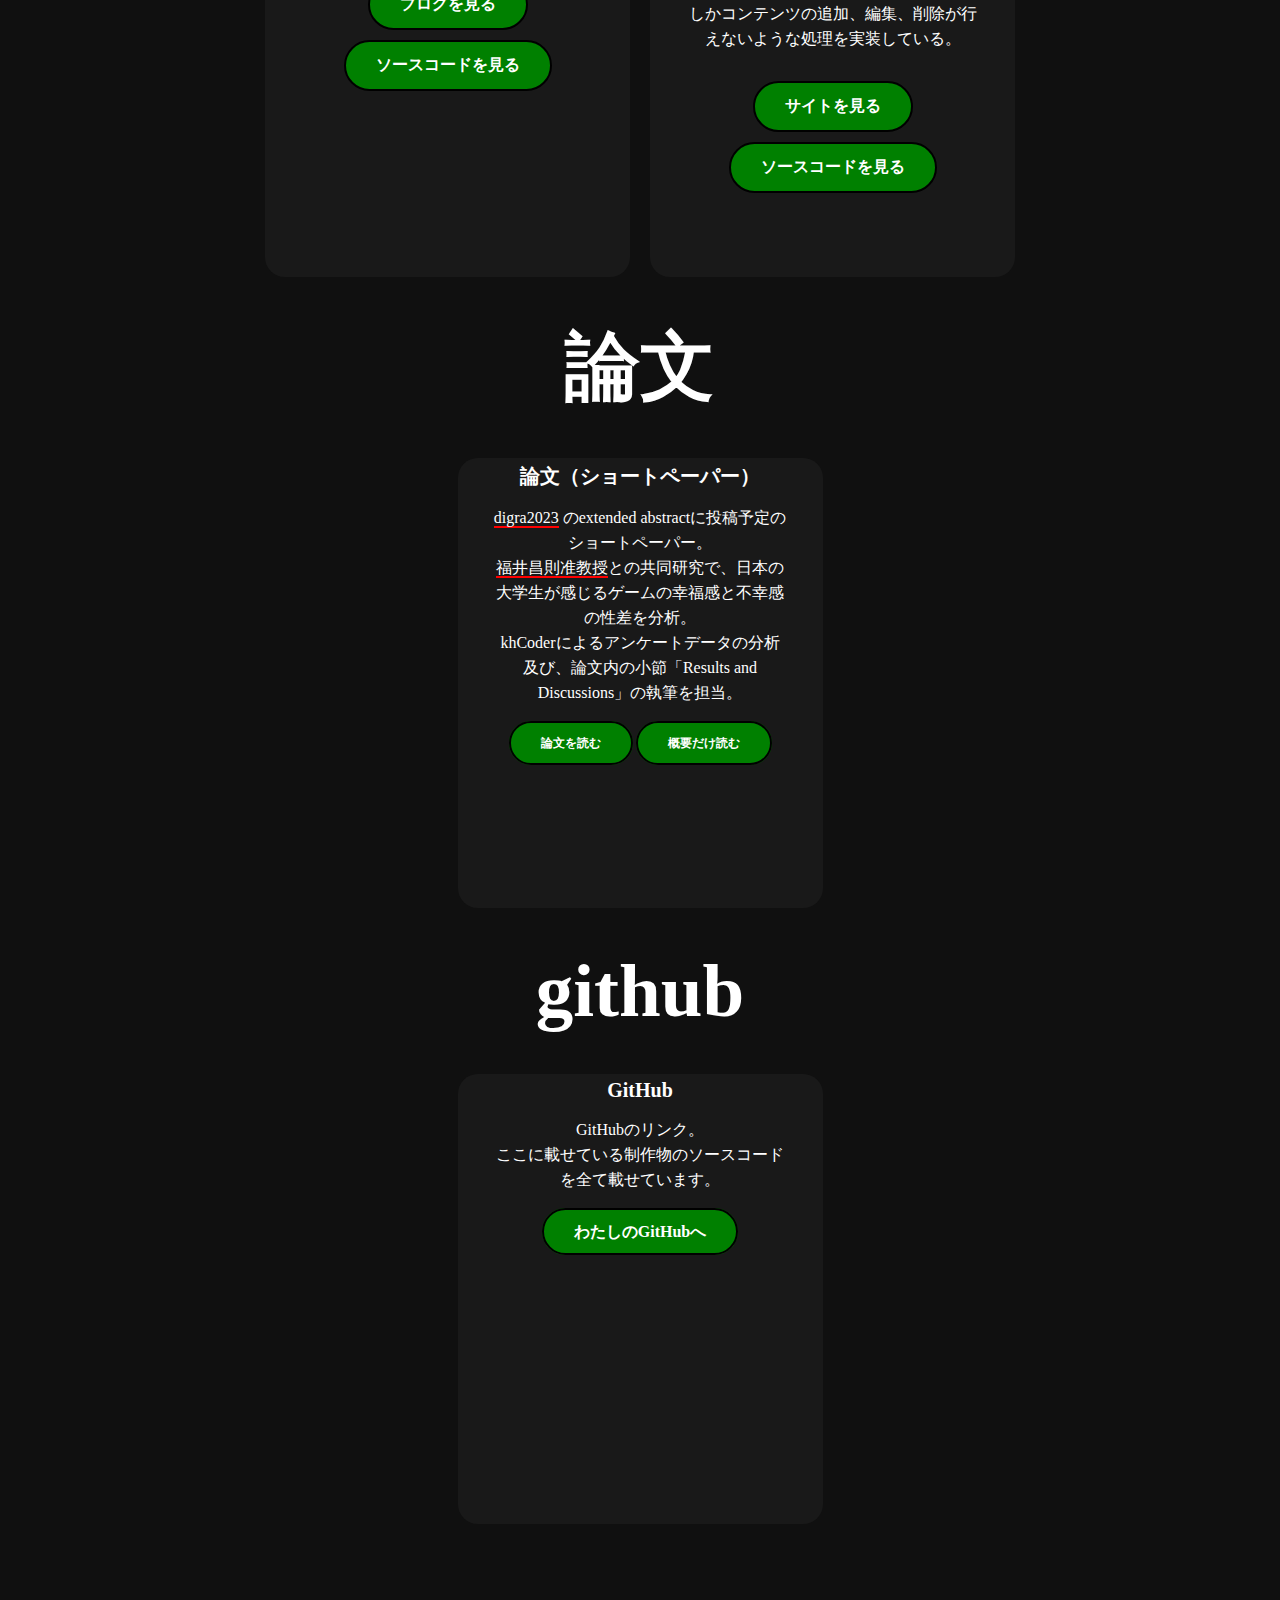
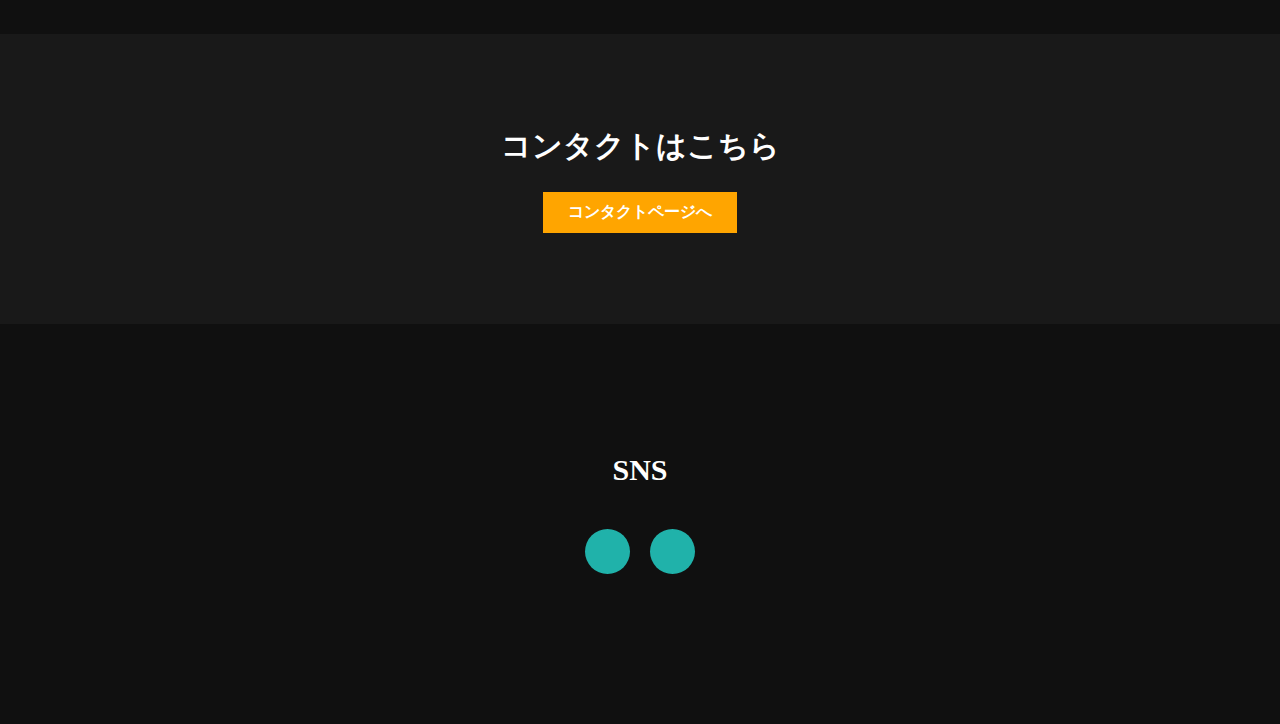
==== commit 9f33057e: "Add files via upload" ====
--- a/index.html
+++ b/index.html
@@ -23,7 +23,6 @@
                 <li><a href="index.html#contact">コンタクト</a></li>
                 <li><a href="index.html#social">SNS</a></li>
             </ul>
-            <!-- <a href = "contact.html" class = "btn">お問い合わせ</a> -->
         </nav>
 
        <div class = "content">
@@ -49,18 +48,13 @@
             <img src = "img/oecu.jpg" alt = ""/>
             <div class = "about-text">
                 <h2 id = "about-text">自己紹介</h2>
-                <h5></h5>
                 <p>
-                大阪電気通信大学　総合情報学部　デジタルゲーム学科に所属。<br>
-                大学では主にITとゲーム制作について学んでおり、現在、応用情報技術者試験の資格勉強に取り組んでいる。<br>
-                研究室では、pythonを用いたDNAの主成分分析の研究、ゲームプレイジャンルと幸福感の関係の研究に取り組んでいる。<br>
-                大学ではプログラミングサークル、高校の時に軽音学部に所属。<br>
-<<<<<<< HEAD
-                趣味はテレビゲーム、カラオケ、読書、人間分析、プログラミング。<br>
-=======
-                趣味はテレビゲーム、カラオケ、読書、人間分析、プログラミング、深夜ラジオ。etc...<br>
->>>>>>> origin/main
-                座右の銘は「"千里の道も一傷つきから"」
+                    大阪電気通信大学　総合情報学部　デジタルゲーム学科に所属。<br>
+                    大学では主にITとゲーム制作について学んでおり、現在、応用情報技術者試験の資格勉強に取り組んでいる。<br>
+                    研究室では、pythonを用いたDNAの主成分分析の研究、ゲームプレイジャンルと幸福感の関係の研究に取り組んでいる。<br>
+                    大学ではプログラミングサークル、高校の時に軽音学部に所属。<br>
+                    趣味はテレビゲーム、カラオケ、読書、人間分析、プログラミング。<br>
+                    座右の銘は「"千里の道も一傷つきから"」
                 </p>
             </div>
         </div>
@@ -130,9 +124,10 @@
                     <br>
                     <br>
                 </div>
-                <p style="text-align: center">
+                <div class="buttonalign">
                     <a href="https://typing-game-ruby-eta.vercel.app/ " class="button">ゲームをプレイする</a>
-                </p>
+                    <a href="https://github.com/okunoo/typing_game" class="button">ソースコードを見る</a>
+                </div>
             </div>
         </div>
 
@@ -150,11 +145,8 @@
             </div>
 
             <div class="card">
-<<<<<<< HEAD
-                <i class="fa-brands fa-js"></i>
-=======
+
                 <i class="fa-solid fa-gamepad"></i>
->>>>>>> origin/main
                 <h5>Withstand_slander</h5>
                 
                 <div class="paragraph">
@@ -177,23 +169,25 @@
                 <i class="fa-brands fa-js"></i>
                 <h5>ブログ制作・運営</h5>
                 <div class="paragraph">
-                    <p>Next.jsで「凡庸すぎる日常ブログ」というブログサイトを構築し、運営。</p>
-                    <p>英語で日常を綴ることで英語学習も兼ねている</p>
-                </div>
-                <p style="text-align: center">
+                    <p>Next.jsで「凡庸すぎる日常ブログ」というブログサイトを構築し、運営。英語で日常を綴ることで英語学習も兼ねている</p>
+                </div>
+
+                <div class="buttonalign">
                     <a href="https://nextjs-blog-gamma-puce-92.vercel.app/" class="button">ブログを見る</a>
-                </p>
+                    <a href="https://github.com/okunoo/nextjs-microcms-blog" class="button">ソースコードを見る</a>
+                </div> 
             </div>
 
             <div class="card">
                 <i class="fa-brands fa-python"></i>
                 <h5>自分が見たアニメのレビューサイト</h5>
                 <div class="paragraph">
-                    <p>Djangoでゲーム・アニメのレビューを掲載したwebサイトを制作。会員登録をすれば、全ユーザがレビューを行うことができる。検索機能も実装し、認証ユーザしかコンテンツの追加、編集、削除が行えないような処理を実装している。</p>
-                </div>
-                <p style="text-align: center">
+                    <p>Djangoでゲーム・アニメのレビューを掲載したwebアプリを制作。会員登録をすれば、全ユーザがレビューを行うことができる。検索機能も実装し、認証ユーザしかコンテンツの追加、編集、削除が行えないような処理を実装している。</p>
+                </div>
+                <div class="buttonalign">
                     <a href="http://hw20a028.pythonanywhere.com/" class="button">サイトを見る</a>
-                </p>
+                    <a href="https://github.com/okunoo/myreviewsite" class="button">ソースコードを見る</a>
+                </div>
             </div>
         </div>
 
--- a/style.css
+++ b/style.css
@@ -12,12 +12,6 @@
     background-color: #080808;
 }
 
-/* .link{
-    color: white;
-    border-bottom: 3px solid #0000EE;
-
-} */
-
 nav{
     display: flex;
     /* align-items: center; */
@@ -72,6 +66,13 @@
 .btn:hover{
     transform: scale(1.2);
     border-radius:20px;
+}
+
+.buttonalign{
+    display: flex;
+    flex-flow:column;
+    align-items: center;
+    gap: 10px;
 }
 
 .content{
@@ -180,7 +181,6 @@
 
 .button{
     background-color: lightseagreen;
-    /* background-color: orange; */
     padding: 13px 30px;
     color:white;
     font-weight: bold;
@@ -199,7 +199,6 @@
     display: flex;
     justify-content: center;
     margin-bottom: 40px;
-    
 }
 
 .multiButton p{
@@ -238,10 +237,10 @@
 }
 
 .card{
-    height: 390px;
+    height: 450px;
     width:365px;
     background-color: #191919;
-    padding: 10px 35px;
+    padding: 5px 35px;
     margin: 10px;
     border-radius: 20px;
     overflow: hidden;
@@ -250,8 +249,7 @@
 
 .card i{
     color: lightseagreen;
-    /* color:orange; */
-    font-size: 40px;
+    font-size: 30px;
     margin: 15px 0;
 }
 
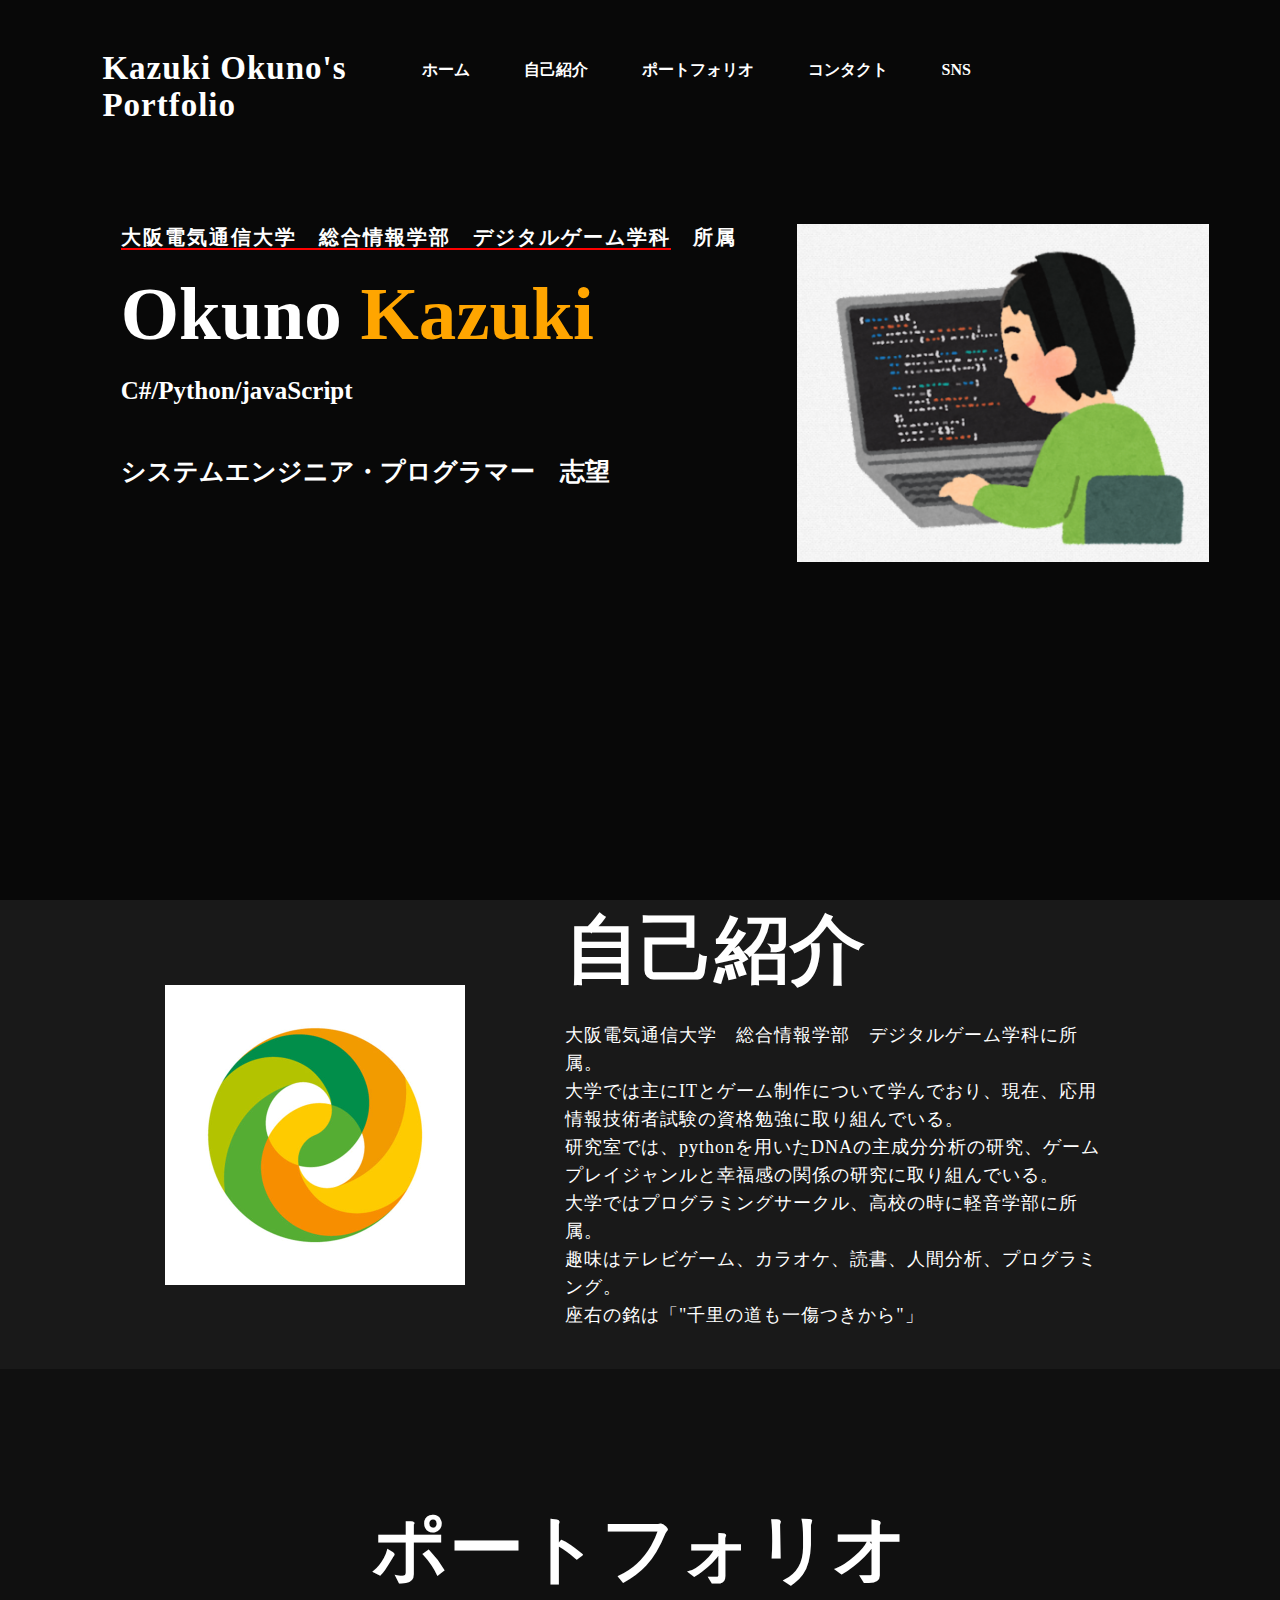
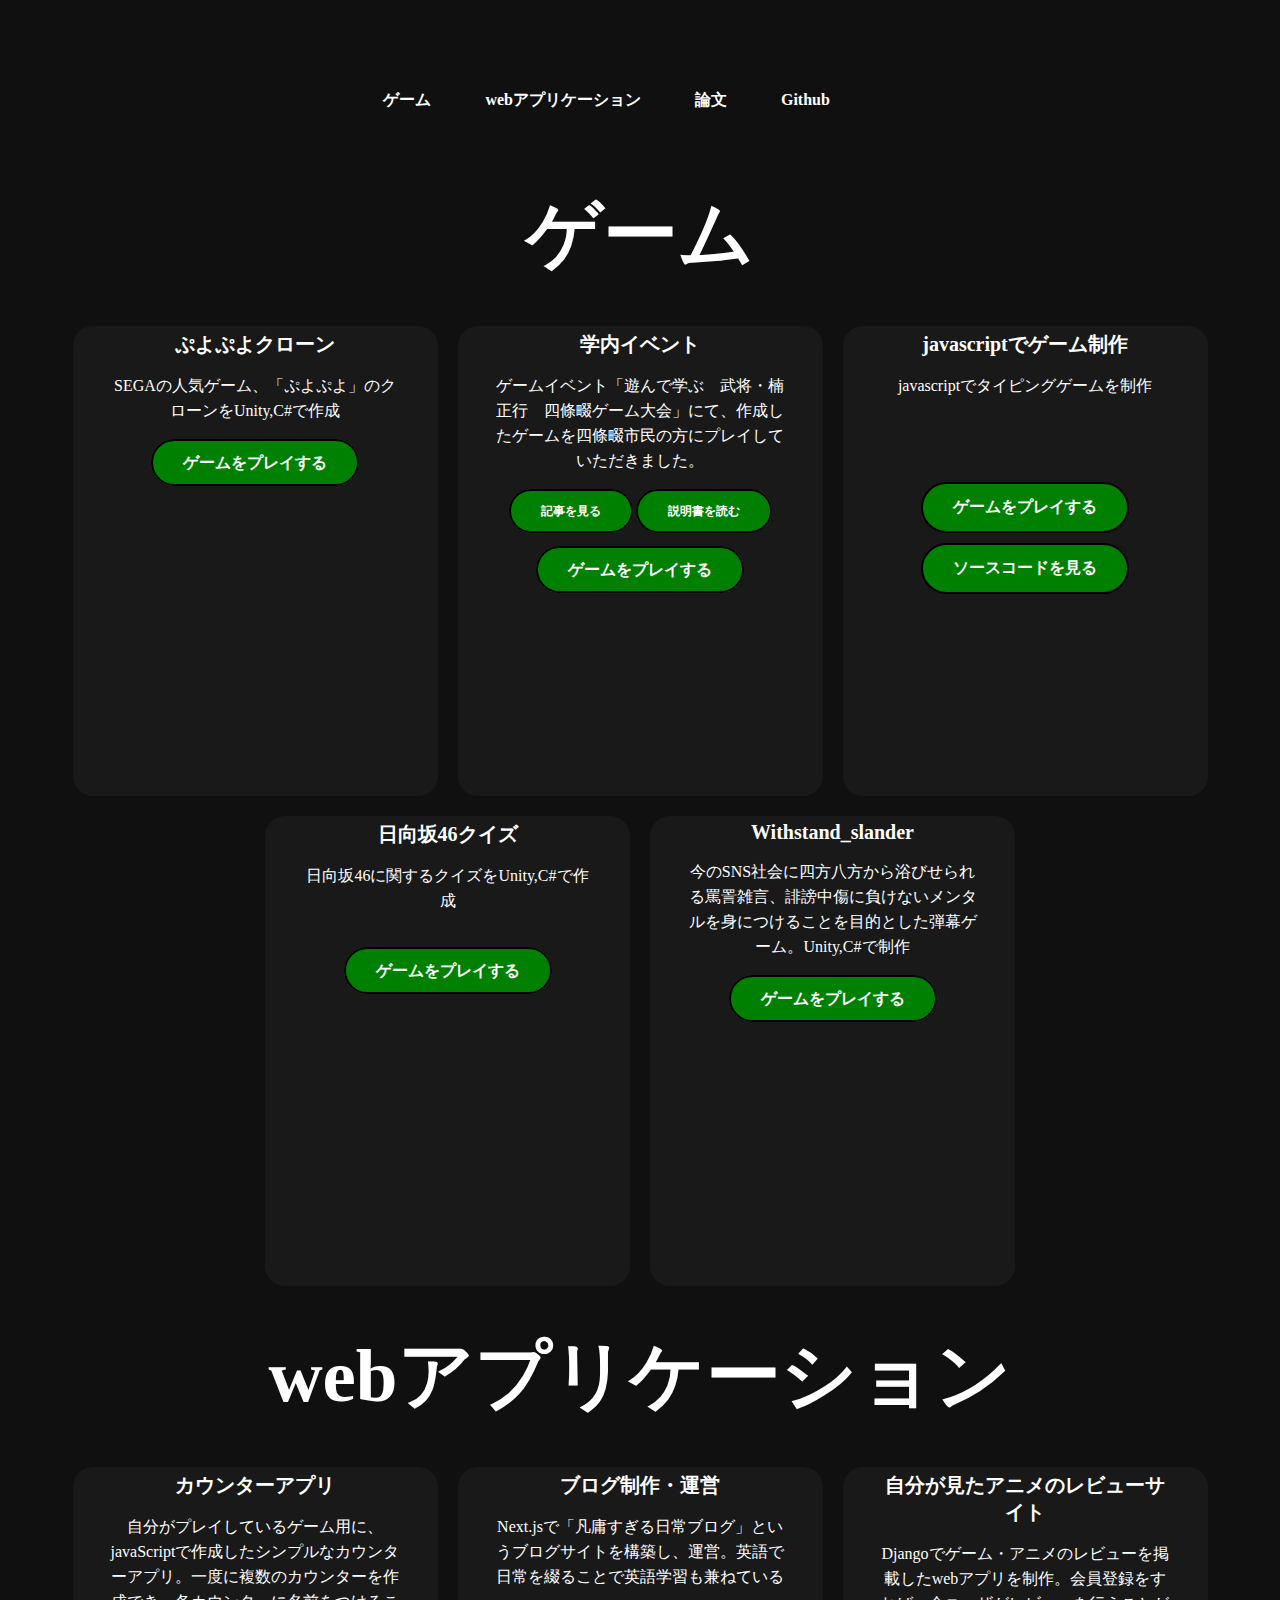
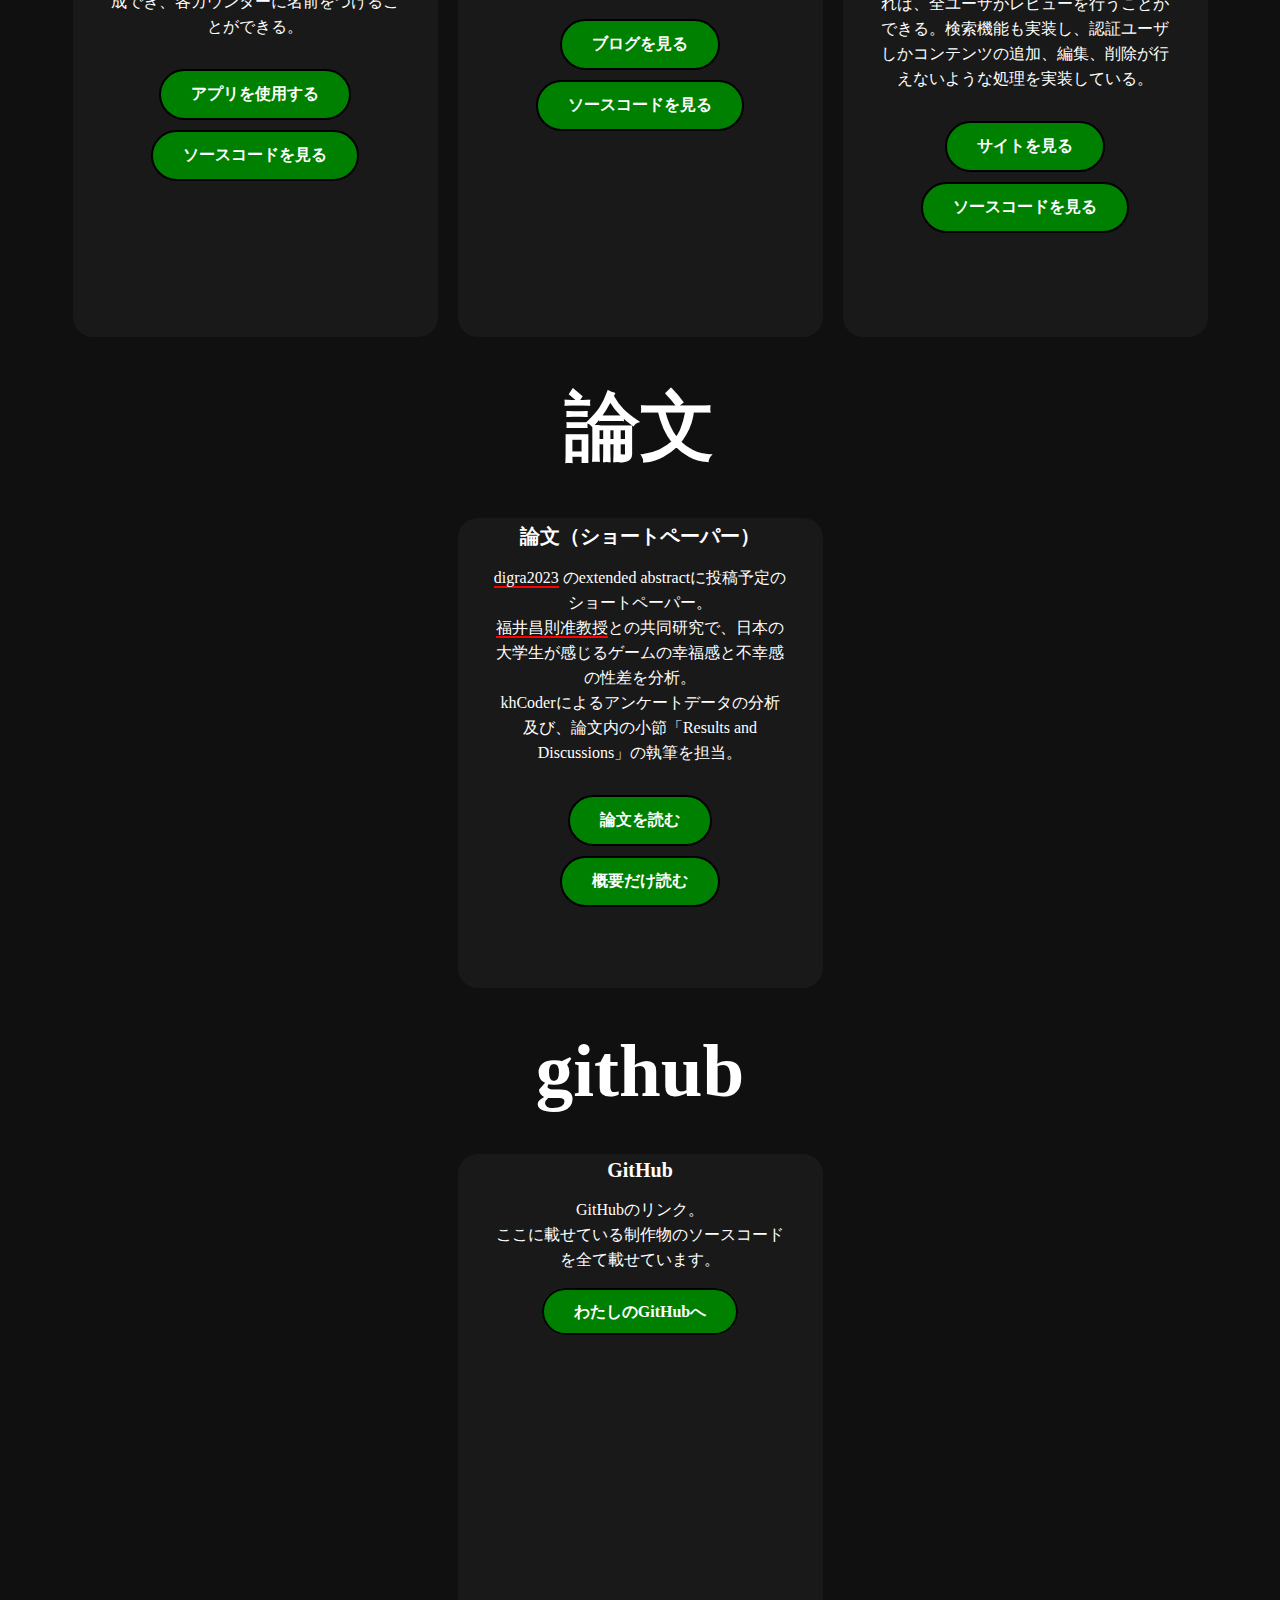
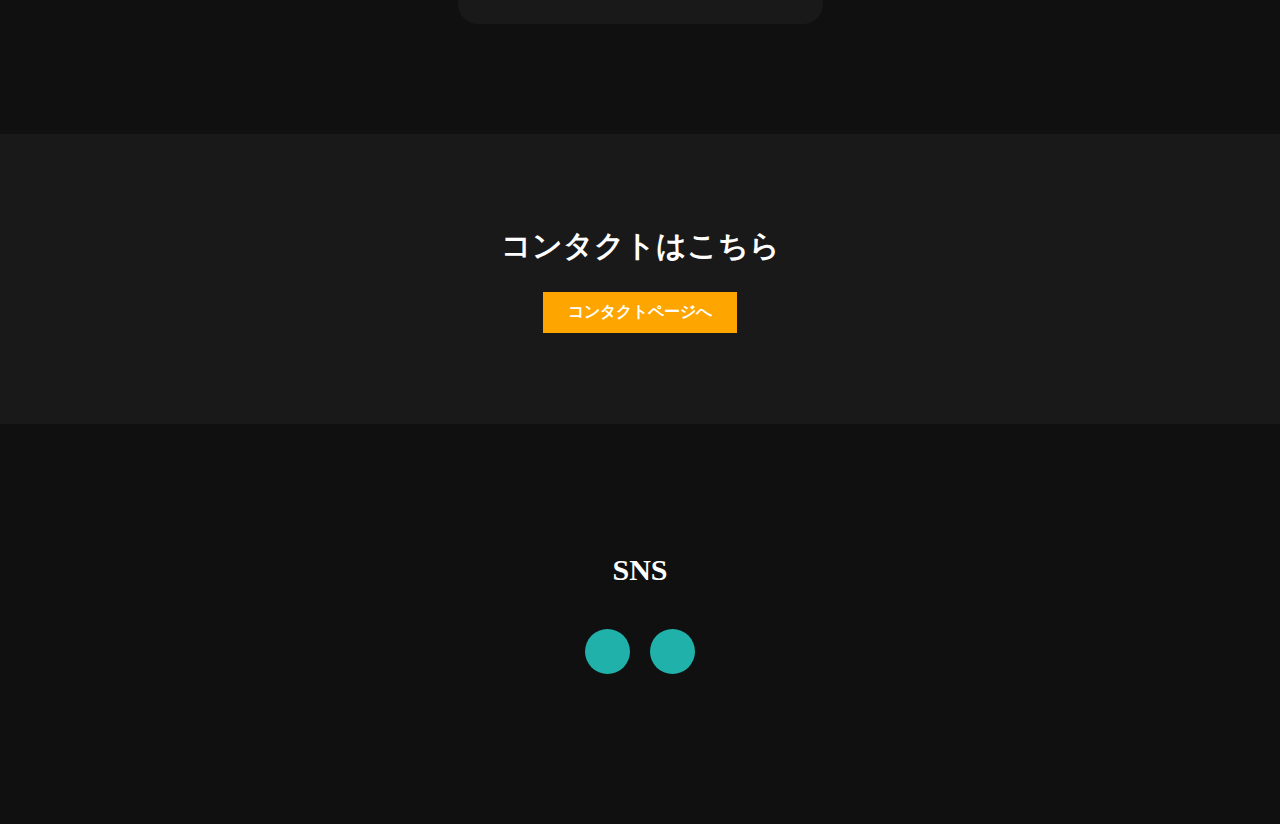
==== commit 06339721: "Add files via upload" ====
--- a/index.html
+++ b/index.html
@@ -167,6 +167,19 @@
         <div class="box">
             <div class="card">
                 <i class="fa-brands fa-js"></i>
+                <h5>カウンターアプリ</h5>
+                <div class="paragraph">
+                    <p>自分がプレイしているゲーム用に、javaScriptで作成したシンプルなカウンターアプリ。一度に複数のカウンターを作成でき、各カウンターに名前をつけることができる。</p>
+                </div>
+            
+                <div class="buttonalign">
+                    <a href="https://counter-app-five-jade.vercel.app/" class="button">アプリを使用する</a>
+                    <a href="https://github.com/okunoo/Counter_App" class="button">ソースコードを見る</a>
+                </div>
+            </div>
+
+            <div class="card">
+                <i class="fa-brands fa-js"></i>
                 <h5>ブログ制作・運営</h5>
                 <div class="paragraph">
                     <p>Next.jsで「凡庸すぎる日常ブログ」というブログサイトを構築し、運営。英語で日常を綴ることで英語学習も兼ねている</p>
@@ -206,11 +219,9 @@
                         <a href = "https://researchmap.jp/mafukui" class="link">福井昌則准教授</a>との共同研究で、日本の大学生が感じるゲームの幸福感と不幸感の性差を分析。
                         <br>khCoderによるアンケートデータの分析及び、論文内の小節「Results and Discussions」の執筆を担当。</p>
                 </div>
-                <div class = "multiButton">
-                    <p style="text-align: center">
-                        <a href="img/DiGRA2023_genderdifference_submit.pdf" class="button">論文を読む</a>
-                        <a href="paper_abstruct.html" class="button">概要だけ読む</a>
-                    </p>
+                <div class="buttonalign">
+                    <a href="img/DiGRA2023_genderdifference_submit.pdf" class="button">論文を読む</a>
+                    <a href="paper_abstruct.html" class="button">概要だけ読む</a>
                 </div>
             </div>
         </div>
@@ -232,11 +243,6 @@
                 </p>
             </div>
         </div>
-
-
-        <!-- https://typing-game-ruby-eta.vercel.app/ -->
-
-
     </div>
 
     <!--contact section-->
--- a/style.css
+++ b/style.css
@@ -237,7 +237,7 @@
 }
 
 .card{
-    height: 450px;
+    height: 470px;
     width:365px;
     background-color: #191919;
     padding: 5px 35px;
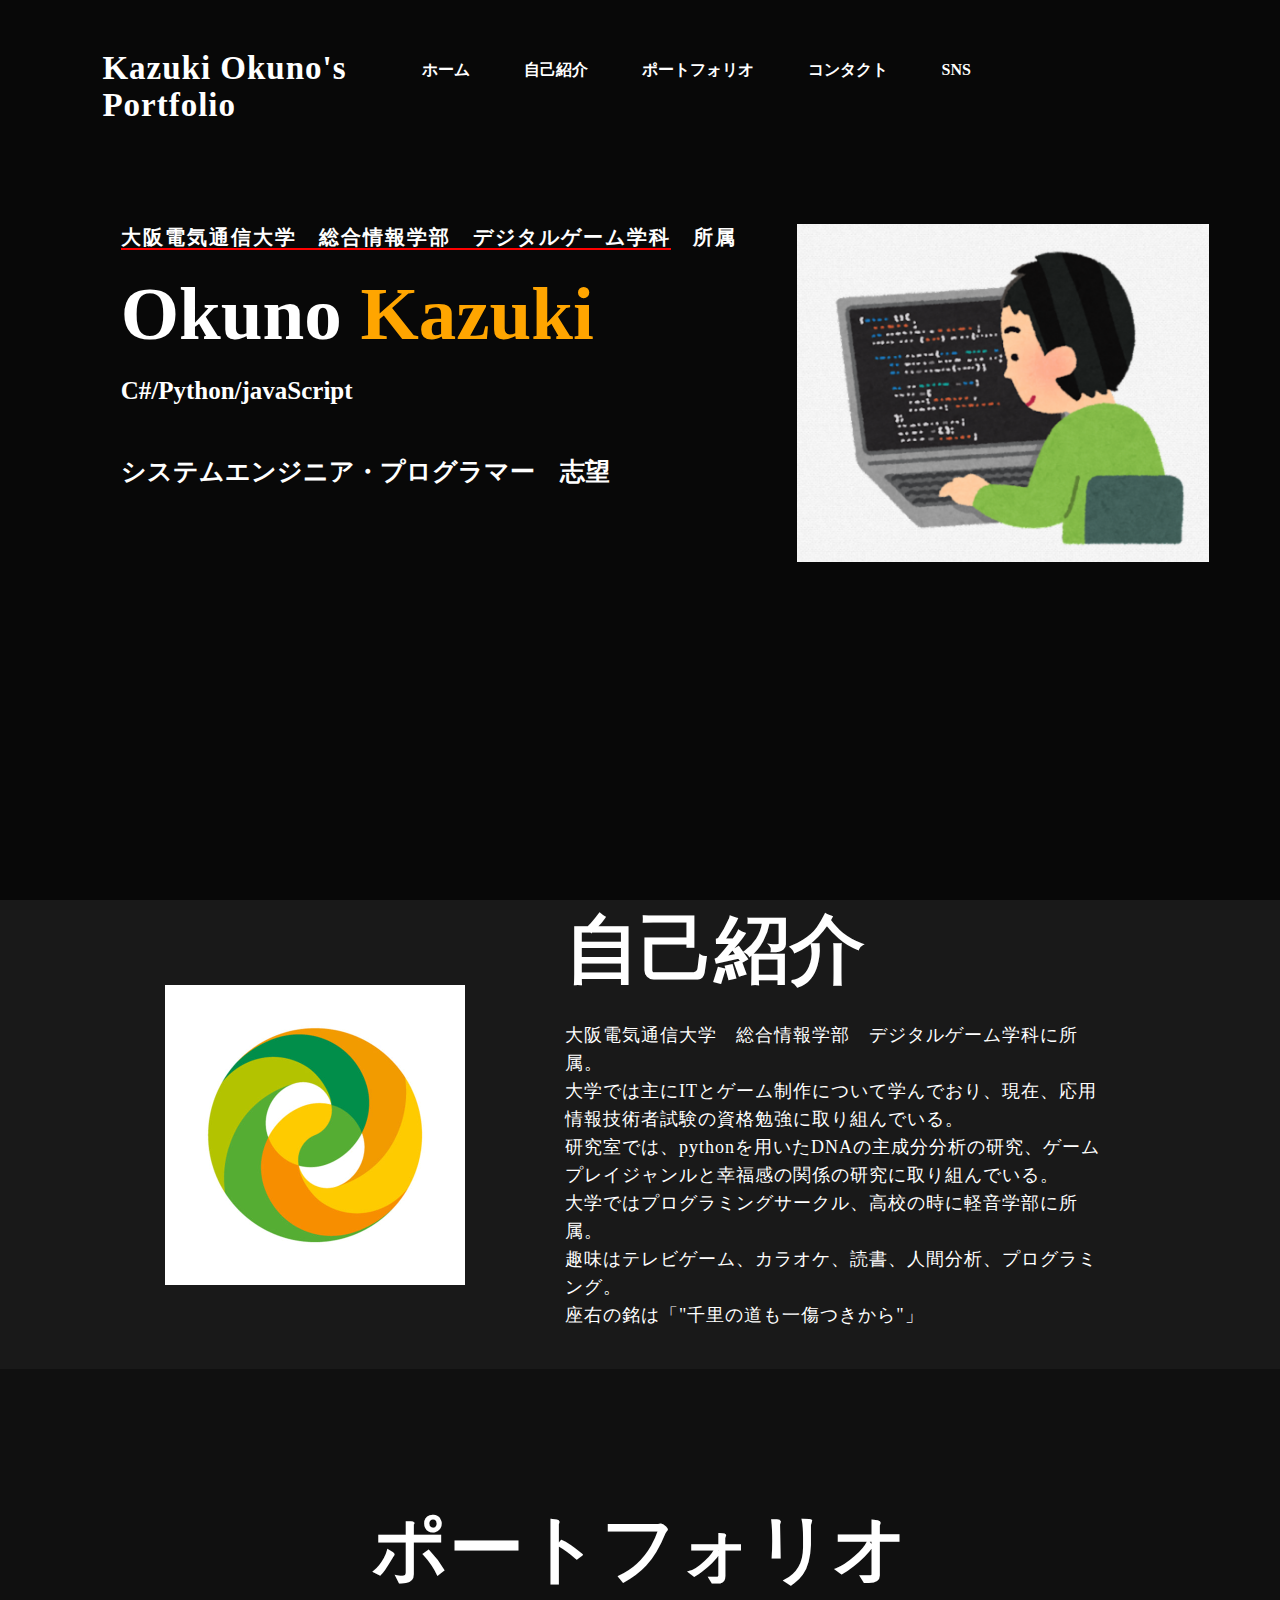
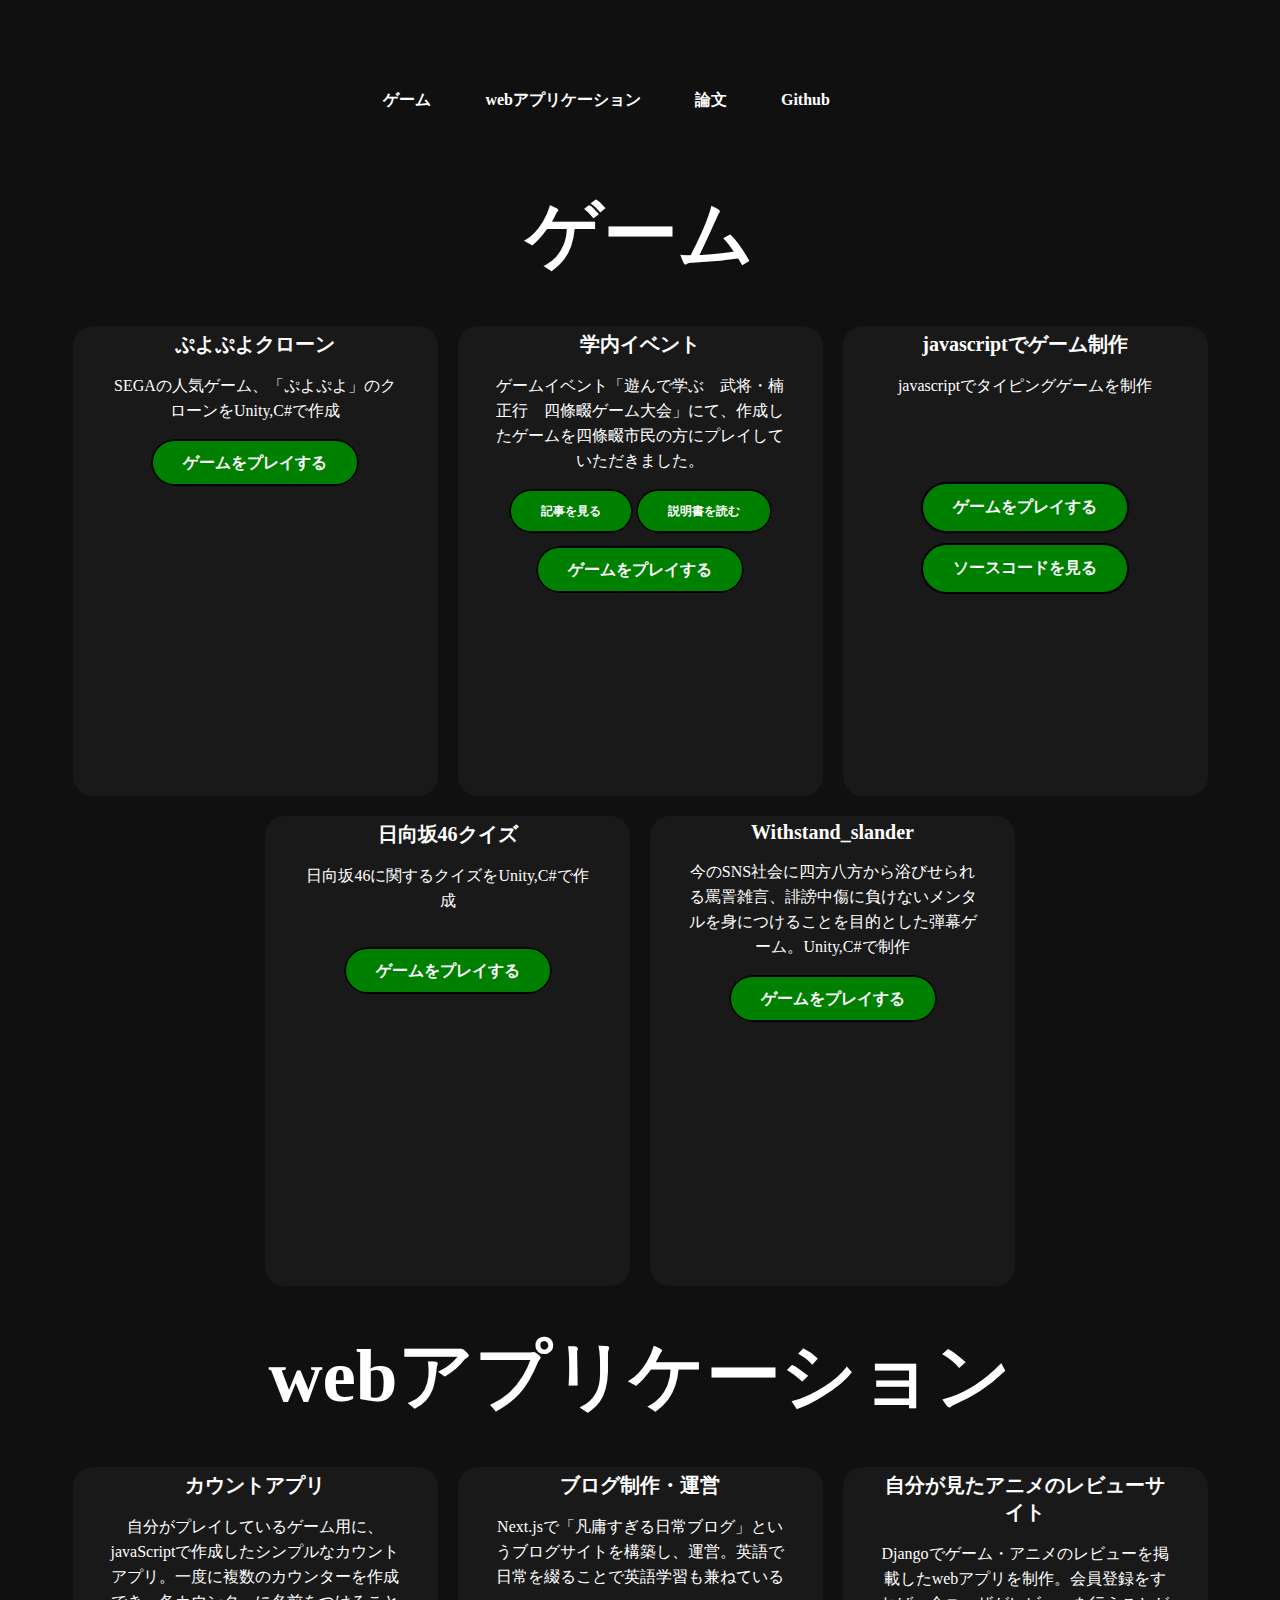
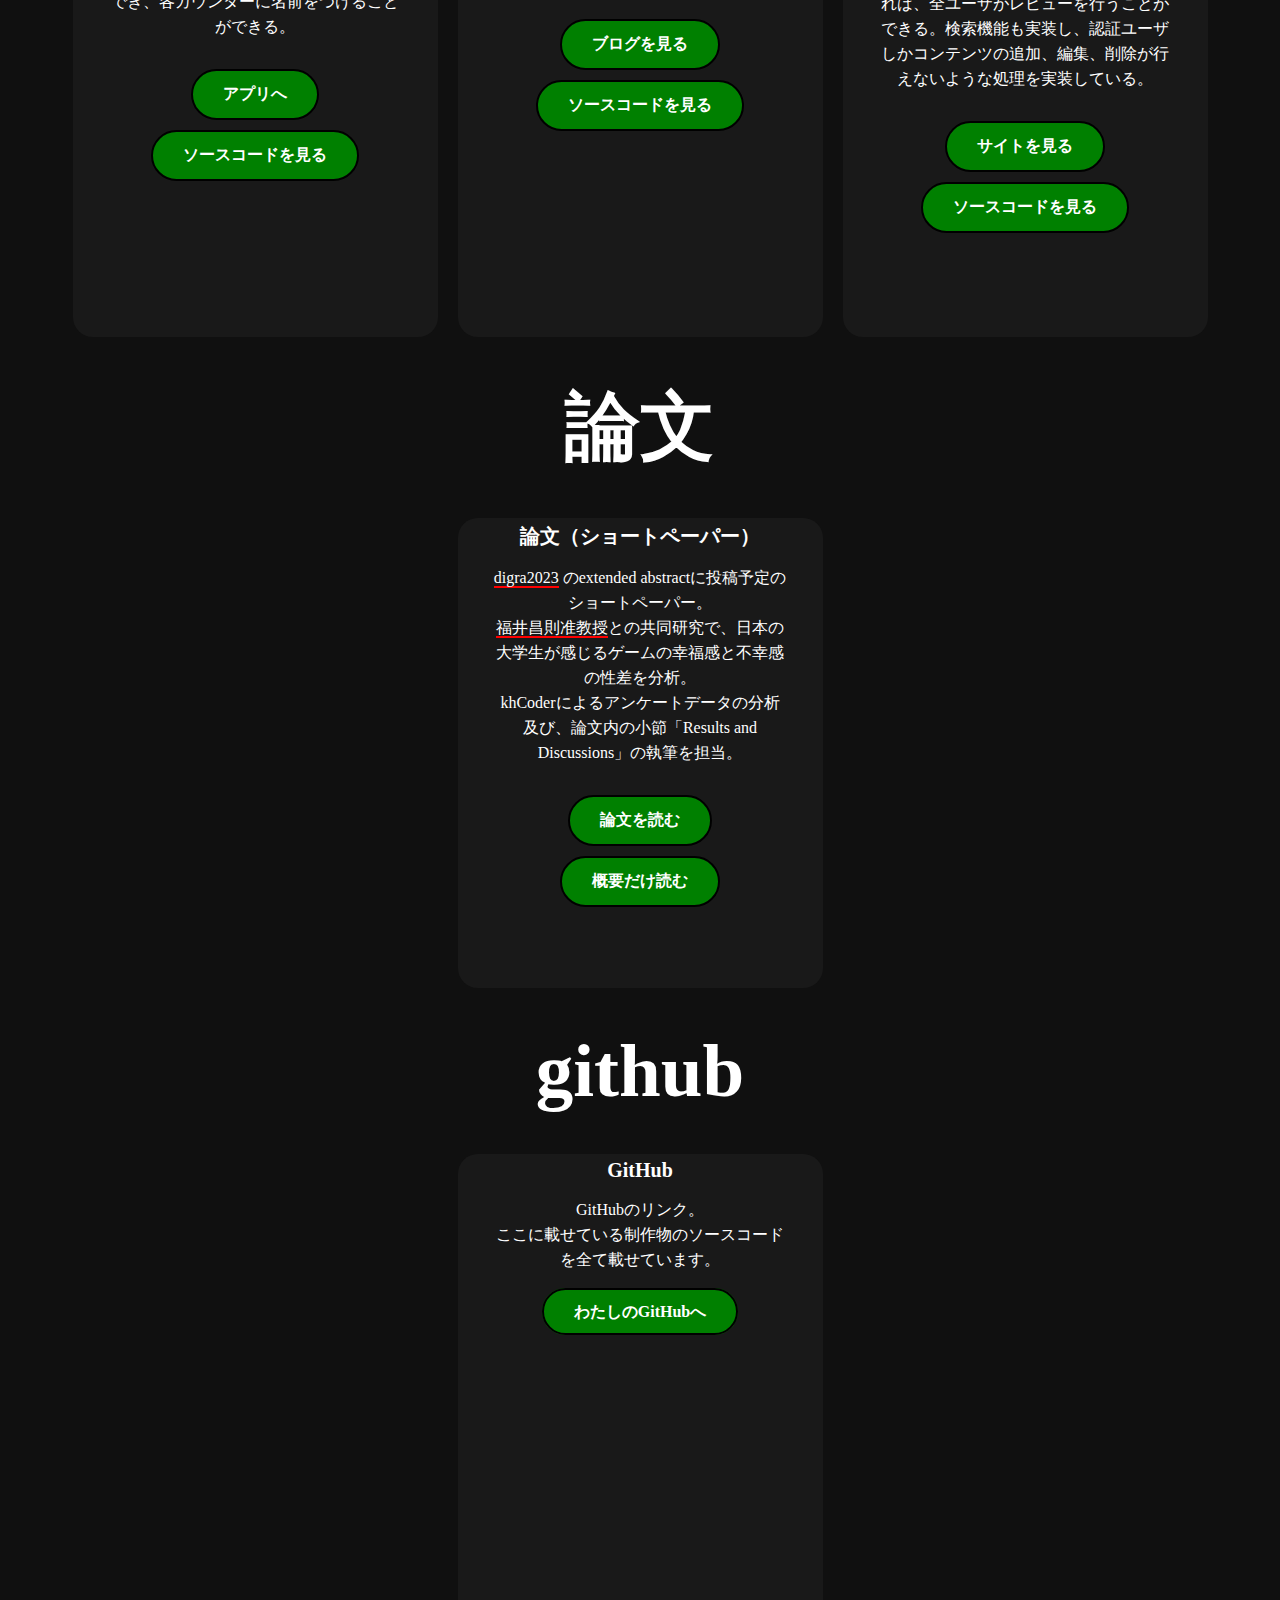
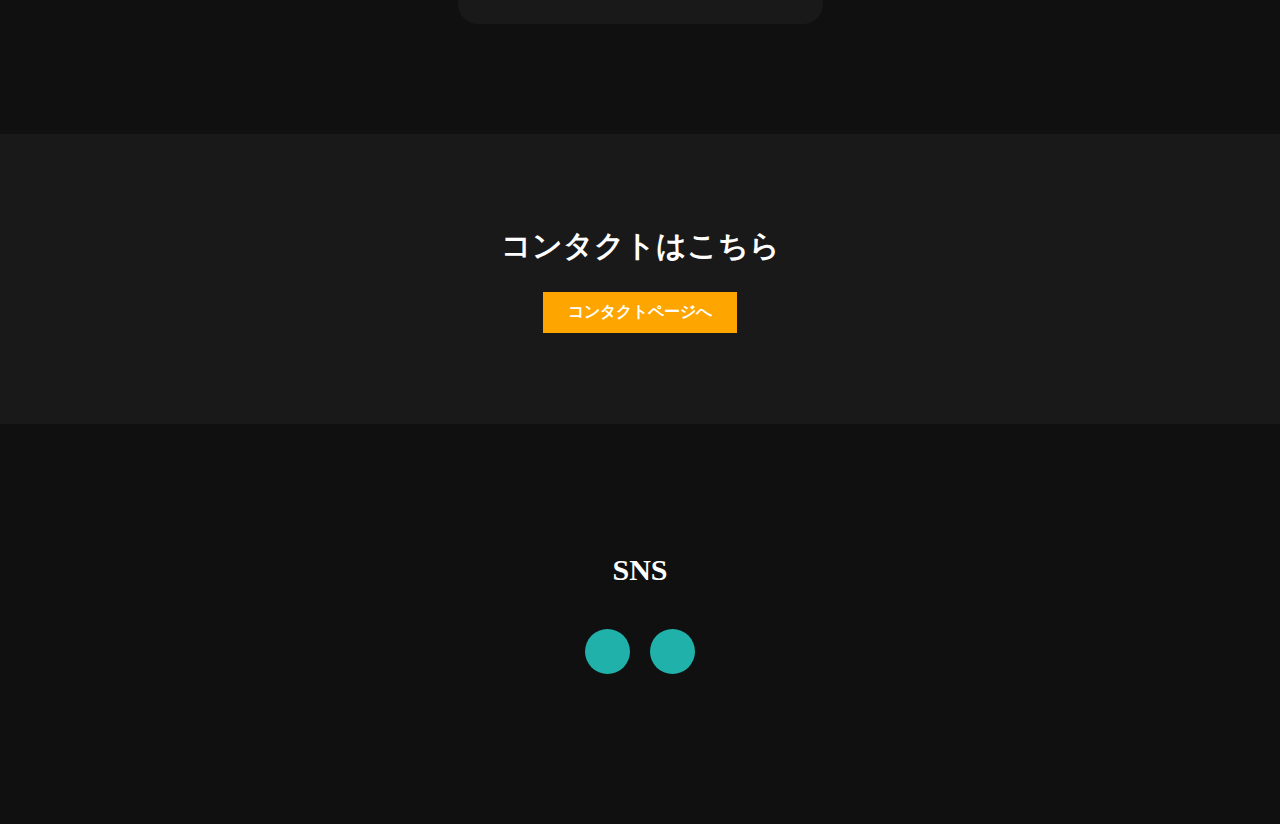
==== commit 46a669ad: "Add files via upload" ====
--- a/index.html
+++ b/index.html
@@ -167,13 +167,13 @@
         <div class="box">
             <div class="card">
                 <i class="fa-brands fa-js"></i>
-                <h5>カウンターアプリ</h5>
-                <div class="paragraph">
-                    <p>自分がプレイしているゲーム用に、javaScriptで作成したシンプルなカウンターアプリ。一度に複数のカウンターを作成でき、各カウンターに名前をつけることができる。</p>
+                <h5>カウントアプリ</h5>
+                <div class="paragraph">
+                    <p>自分がプレイしているゲーム用に、javaScriptで作成したシンプルなカウントアプリ。一度に複数のカウンターを作成でき、各カウンターに名前をつけることができる。</p>
                 </div>
             
                 <div class="buttonalign">
-                    <a href="https://counter-app-five-jade.vercel.app/" class="button">アプリを使用する</a>
+                    <a href="https://counter-app-five-jade.vercel.app/" class="button">アプリへ</a>
                     <a href="https://github.com/okunoo/Counter_App" class="button">ソースコードを見る</a>
                 </div>
             </div>
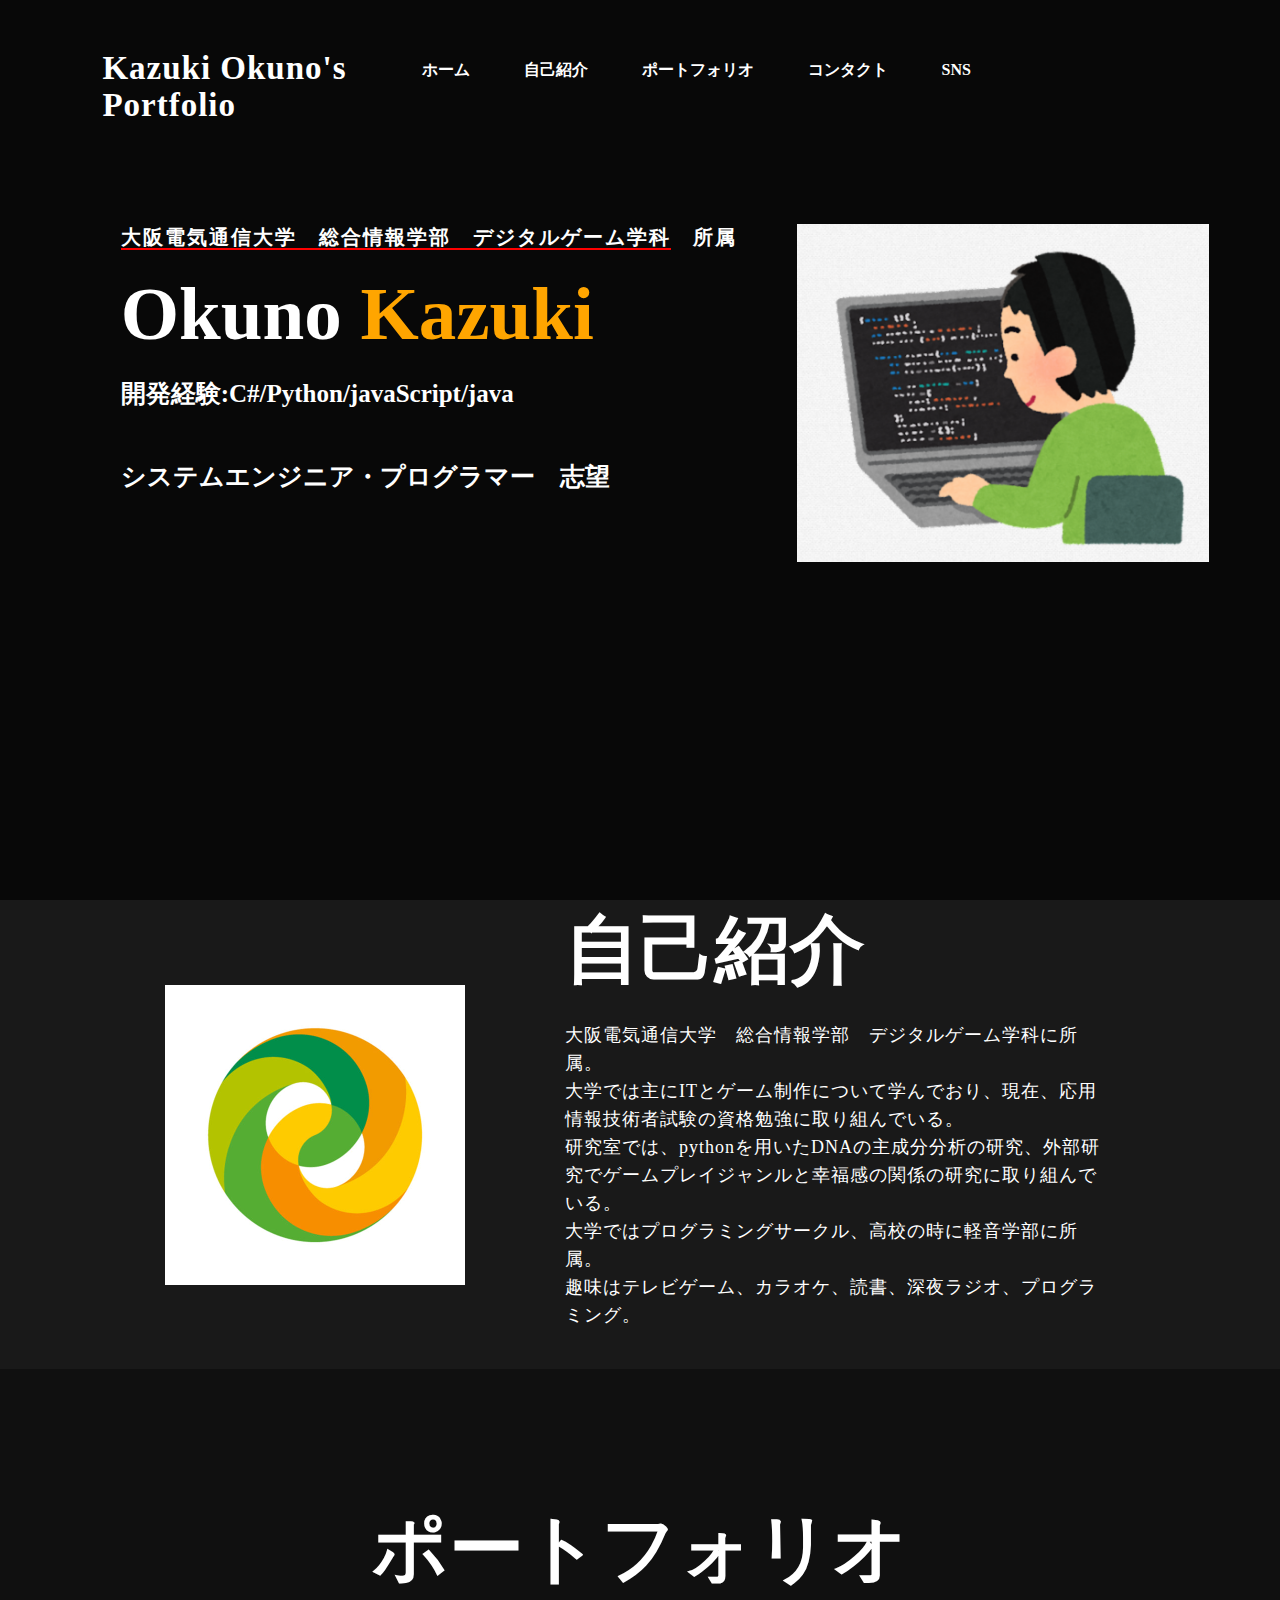
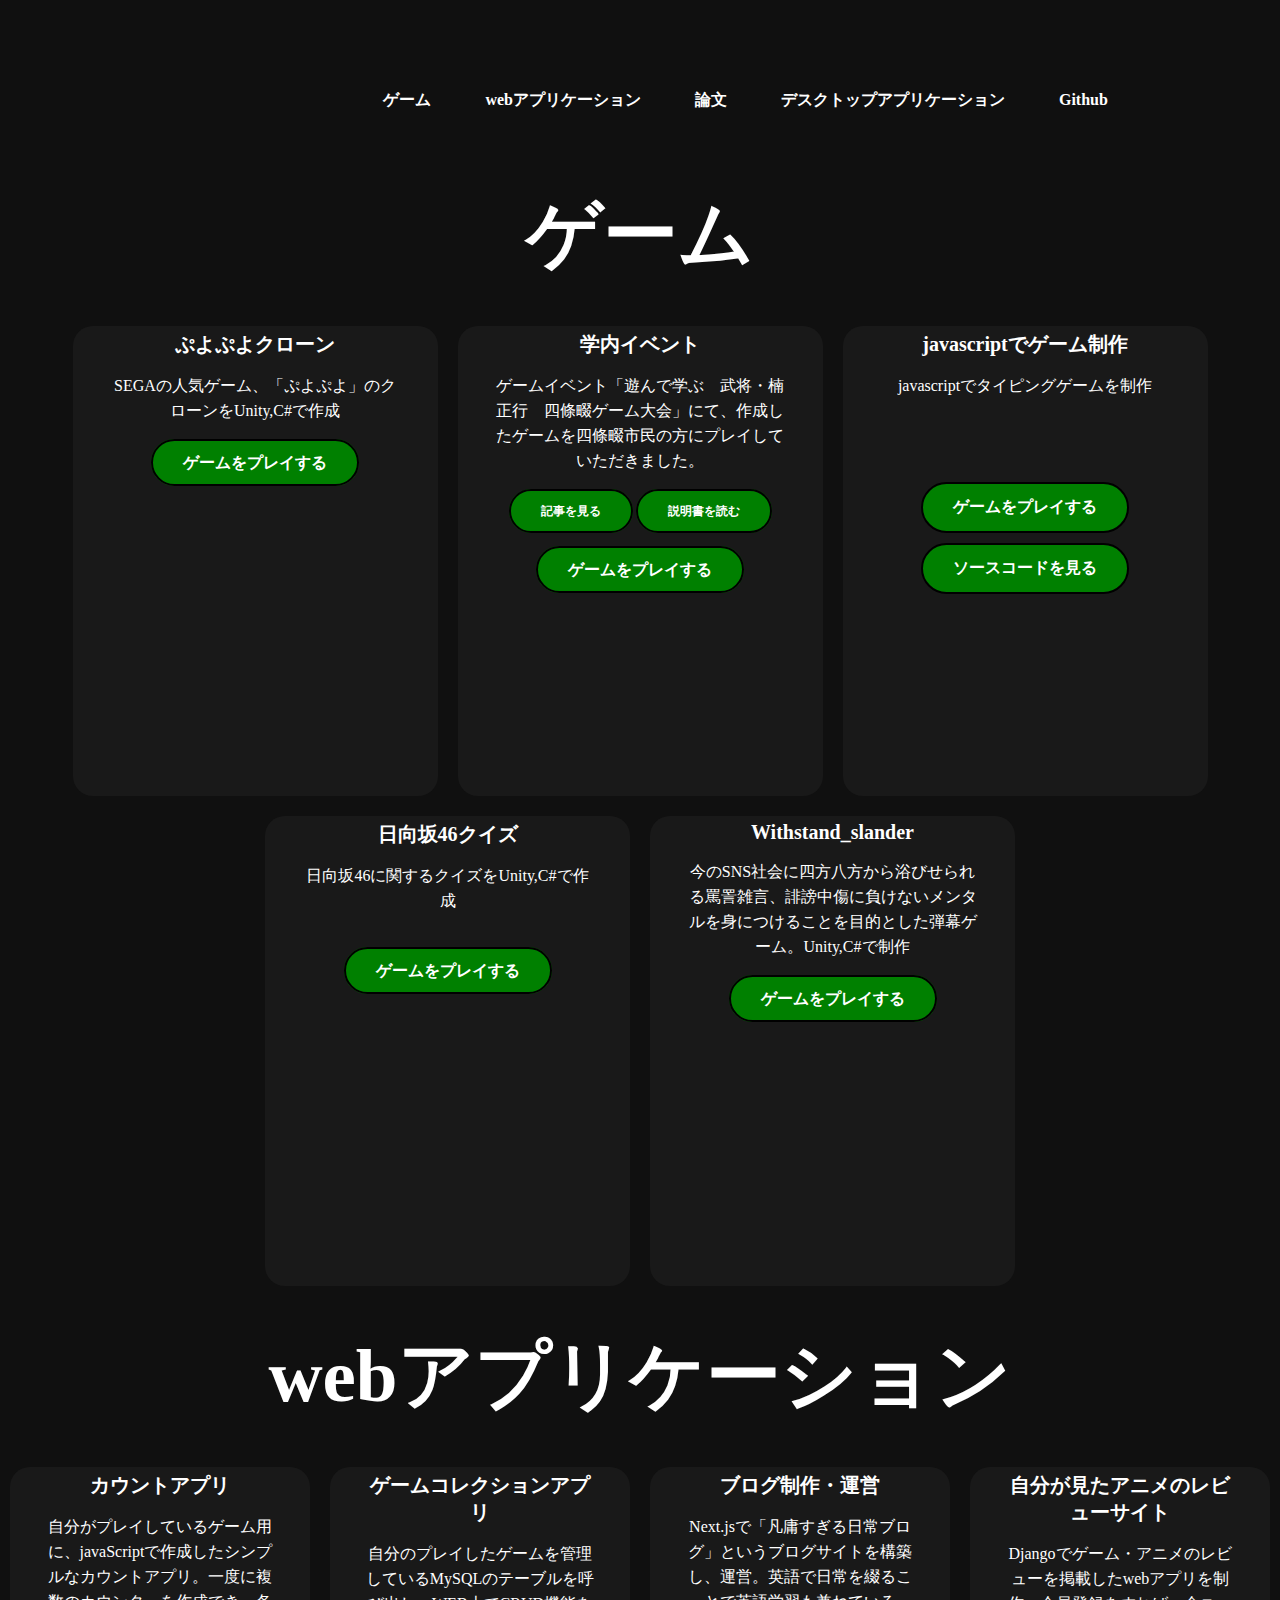
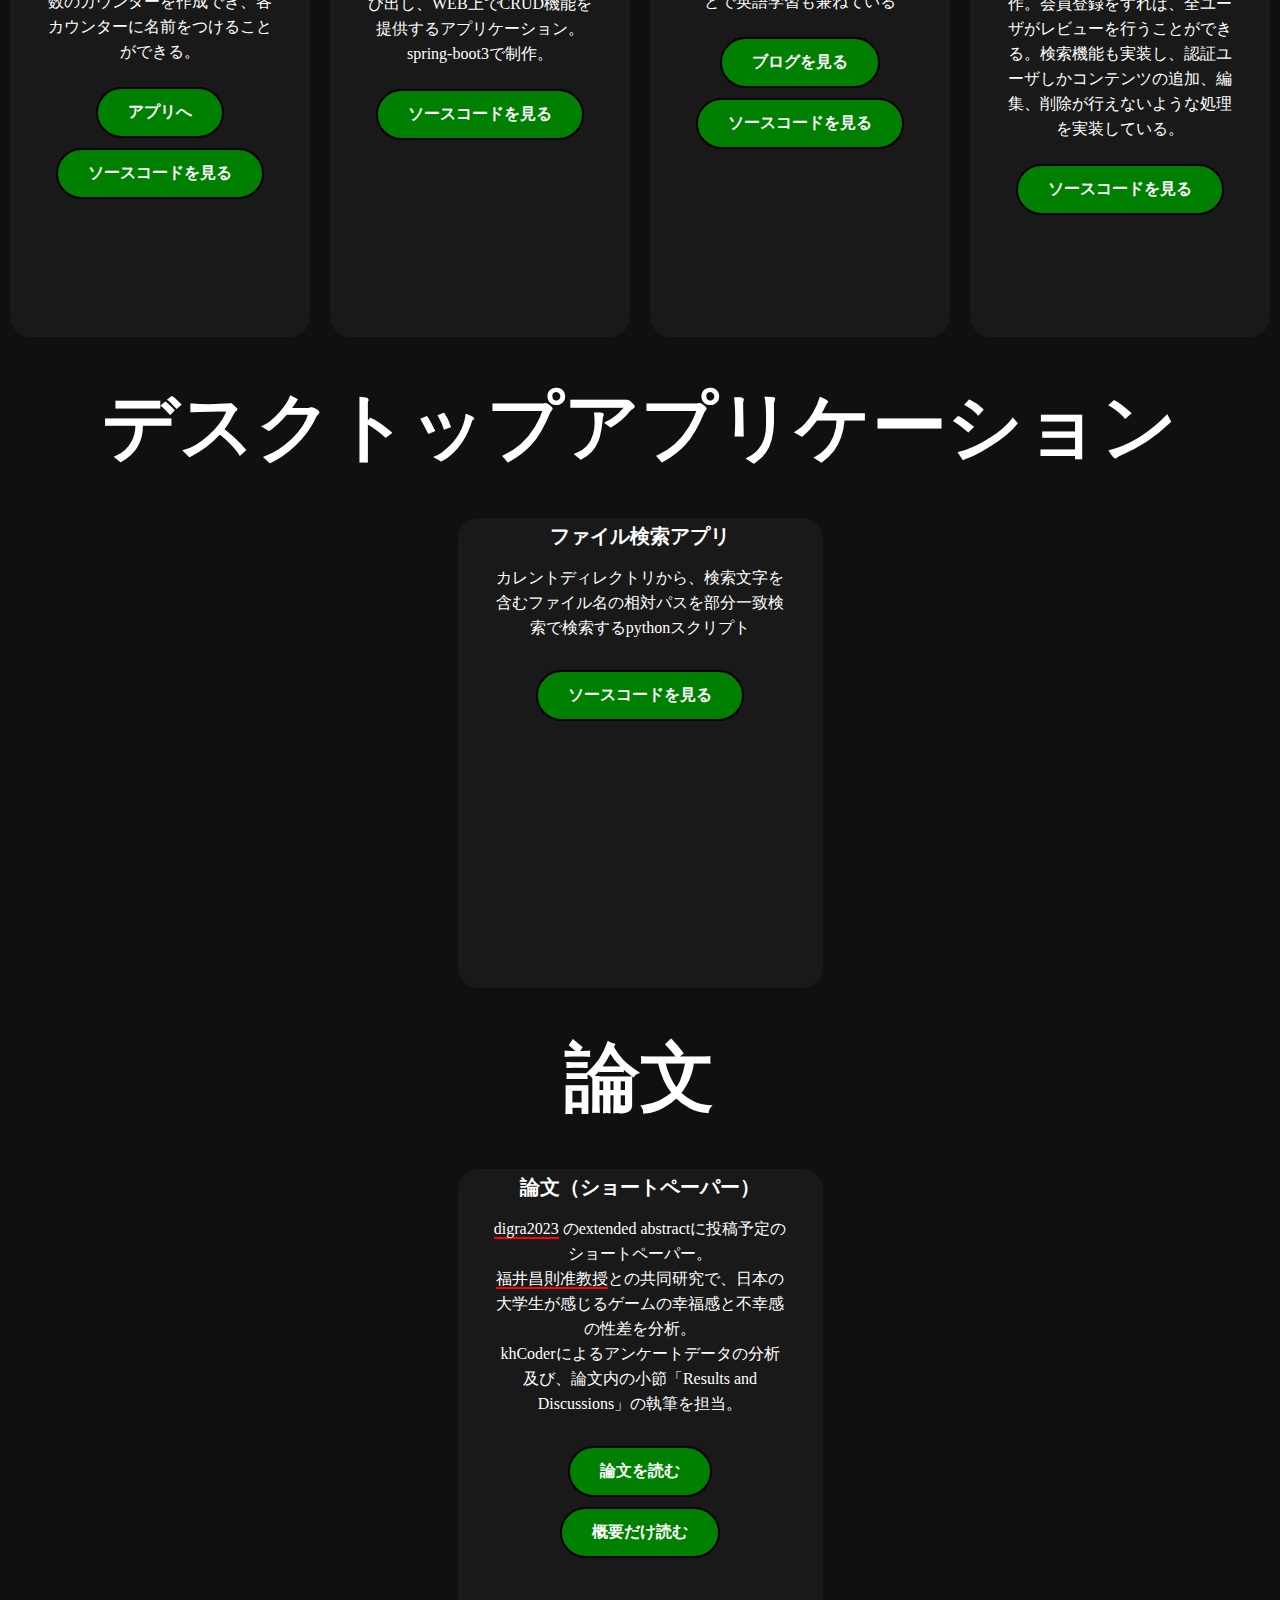
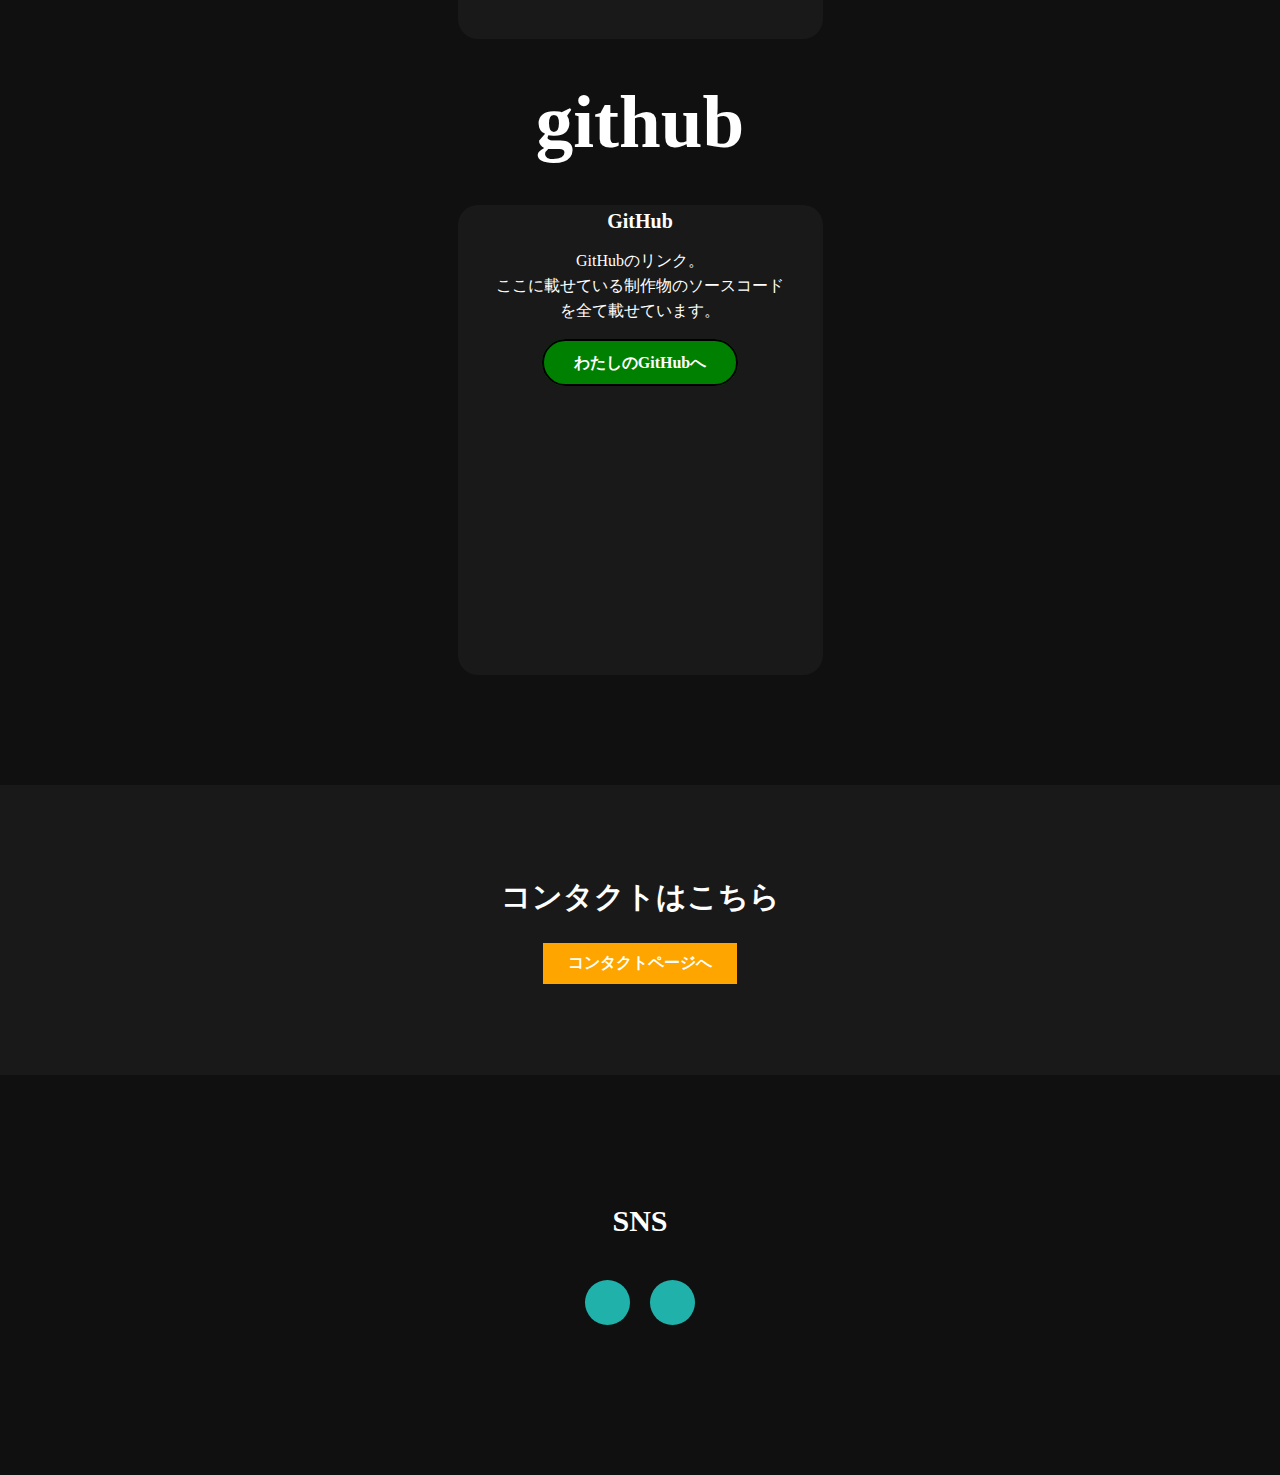
==== commit c6068611: "Add files via upload" ====
--- a/index.html
+++ b/index.html
@@ -30,7 +30,7 @@
             <div class="portfolioInfo">
                 <h4><a href="https://www.osakac.ac.jp/faculty/isa/dg/" class = "link">大阪電気通信大学　総合情報学部　デジタルゲーム学科</a>　所属</h4>
                 <h1>Okuno<span> Kazuki</span></h1>
-                <h3>C#/Python/javaScript</h3>
+                <h3>開発経験:C#/Python/javaScript/java</h3>
                 <h3>システムエンジニア・プログラマー　志望</h3>
 
                 <div class = "newsletter">
@@ -51,10 +51,9 @@
                 <p>
                     大阪電気通信大学　総合情報学部　デジタルゲーム学科に所属。<br>
                     大学では主にITとゲーム制作について学んでおり、現在、応用情報技術者試験の資格勉強に取り組んでいる。<br>
-                    研究室では、pythonを用いたDNAの主成分分析の研究、ゲームプレイジャンルと幸福感の関係の研究に取り組んでいる。<br>
+                    研究室では、pythonを用いたDNAの主成分分析の研究、外部研究でゲームプレイジャンルと幸福感の関係の研究に取り組んでいる。<br>
                     大学ではプログラミングサークル、高校の時に軽音学部に所属。<br>
-                    趣味はテレビゲーム、カラオケ、読書、人間分析、プログラミング。<br>
-                    座右の銘は「"千里の道も一傷つきから"」
+                    趣味はテレビゲーム、カラオケ、読書、深夜ラジオ、プログラミング。<br>
                 </p>
             </div>
         </div>
@@ -72,6 +71,7 @@
                 <li><a id = "gamebtn" href = "index.html#gameheader">ゲーム</a></li>
                 <li><a id = "webappbtn" href = "index.html#webappheader">webアプリケーション</a></li>
                 <li><a id = "paperbtn" href = "index.html#paperheader">論文</a></li>
+                <li><a id = "desktopappbtn" href = "index.html#desktopappheader">デスクトップアプリケーション</a></li>
                 <li><a id = "gitbtn" href = "index.html#githubheader">Github</a></li>
             </ul>
         </nav>
@@ -180,6 +180,18 @@
 
             <div class="card">
                 <i class="fa-brands fa-js"></i>
+                <h5>ゲームコレクションアプリ</h5>
+                <div class="paragraph">
+                    <p>自分のプレイしたゲームを管理しているMySQLのテーブルを呼び出し、WEB上でCRUD機能を提供するアプリケーション。spring-boot3で制作。</p>
+                </div>
+            
+                <div class="buttonalign">
+                    <a href="https://github.com/okunoo/GameCollectionSystem.git" class="button">ソースコードを見る</a>
+                </div>
+            </div>
+
+            <div class="card">
+                <i class="fa-brands fa-js"></i>
                 <h5>ブログ制作・運営</h5>
                 <div class="paragraph">
                     <p>Next.jsで「凡庸すぎる日常ブログ」というブログサイトを構築し、運営。英語で日常を綴ることで英語学習も兼ねている</p>
@@ -198,7 +210,25 @@
                     <p>Djangoでゲーム・アニメのレビューを掲載したwebアプリを制作。会員登録をすれば、全ユーザがレビューを行うことができる。検索機能も実装し、認証ユーザしかコンテンツの追加、編集、削除が行えないような処理を実装している。</p>
                 </div>
                 <div class="buttonalign">
-                    <a href="http://hw20a028.pythonanywhere.com/" class="button">サイトを見る</a>
+                    <a href="https://github.com/okunoo/myreviewsite" class="button">ソースコードを見る</a>
+                </div>
+            </div>
+        </div>
+
+        <div class="title" id = "desktopappheader">
+            <h2>デスクトップアプリケーション</h2>
+        </div>
+
+        <div class="box">
+            <div class="card">
+                <i class="fa-solid fa-book"></i>
+                <h5>ファイル検索アプリ</h5>
+                <div class="paragraph">
+                    <p>
+                        カレントディレクトリから、検索文字を含むファイル名の相対パスを部分一致検索で検索するpythonスクリプト
+                    </p>
+                </div>
+                <div class="buttonalign">
                     <a href="https://github.com/okunoo/myreviewsite" class="button">ソースコードを見る</a>
                 </div>
             </div>
